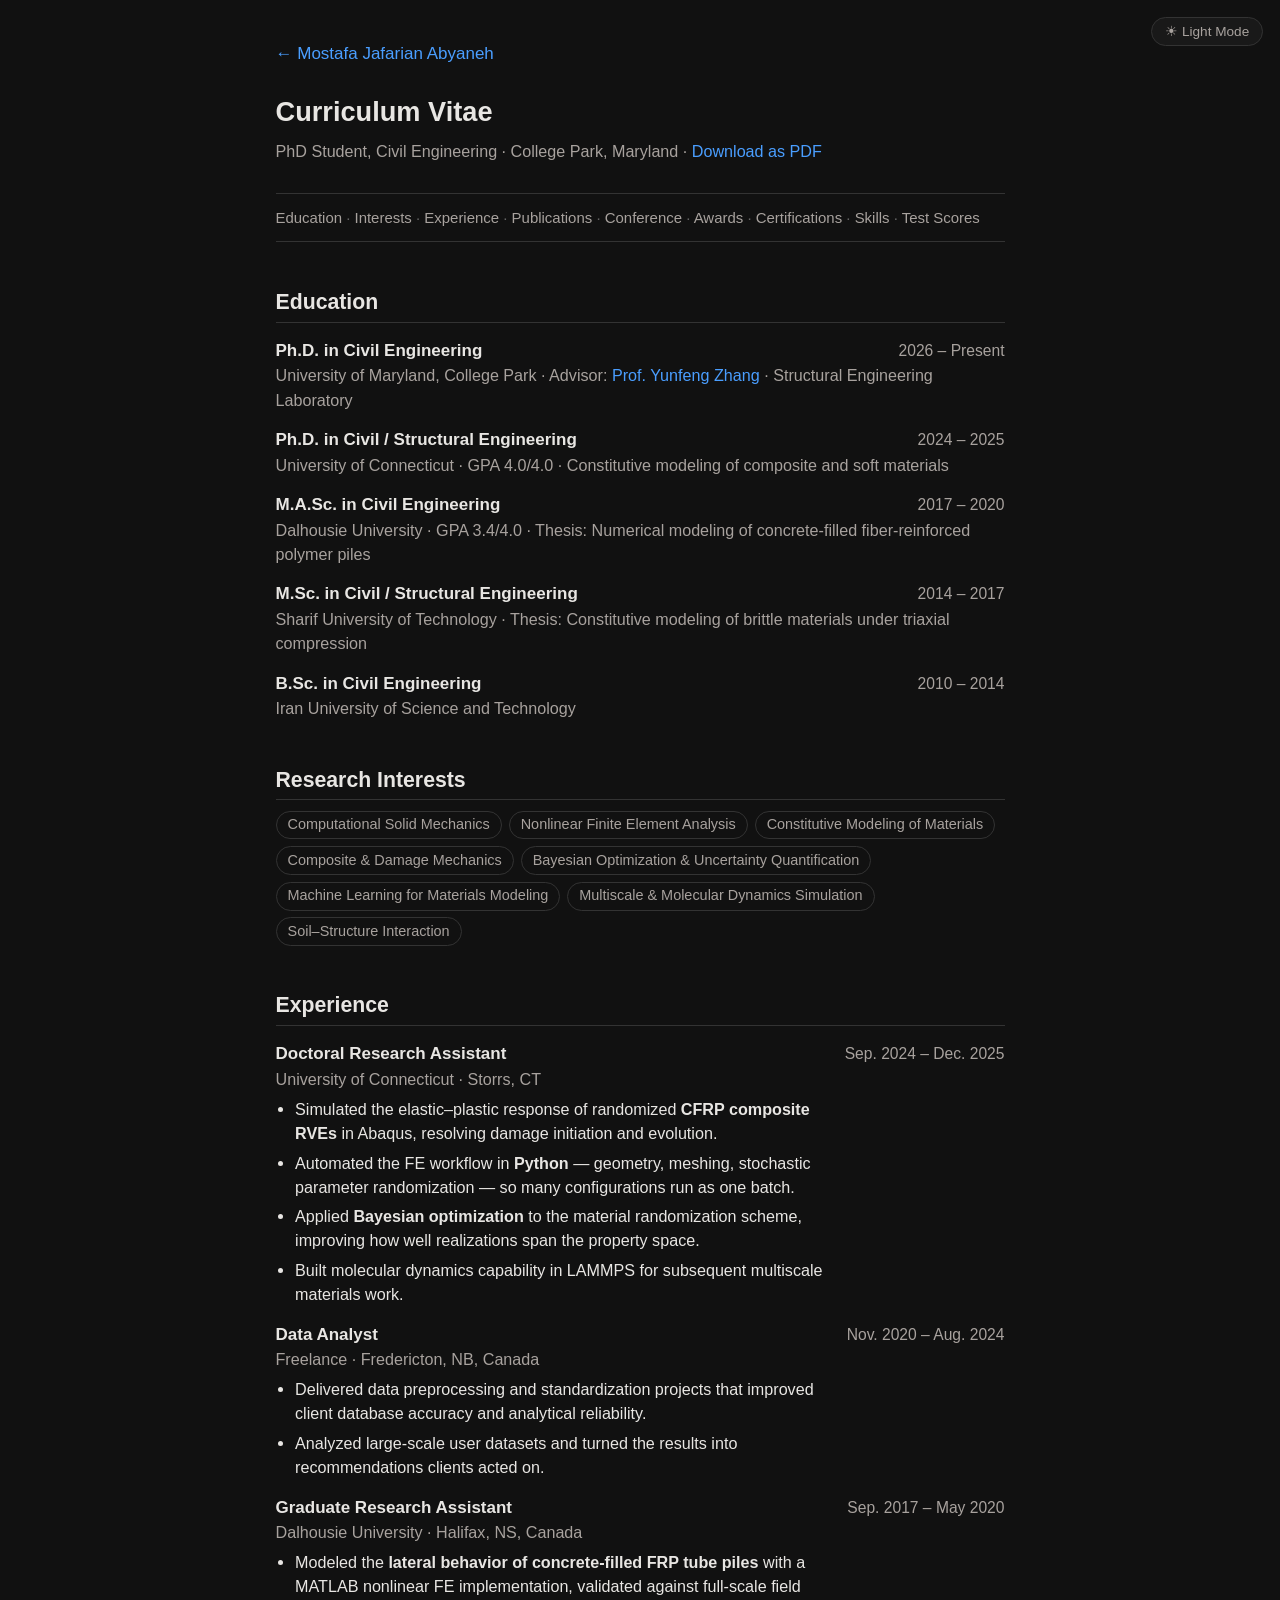
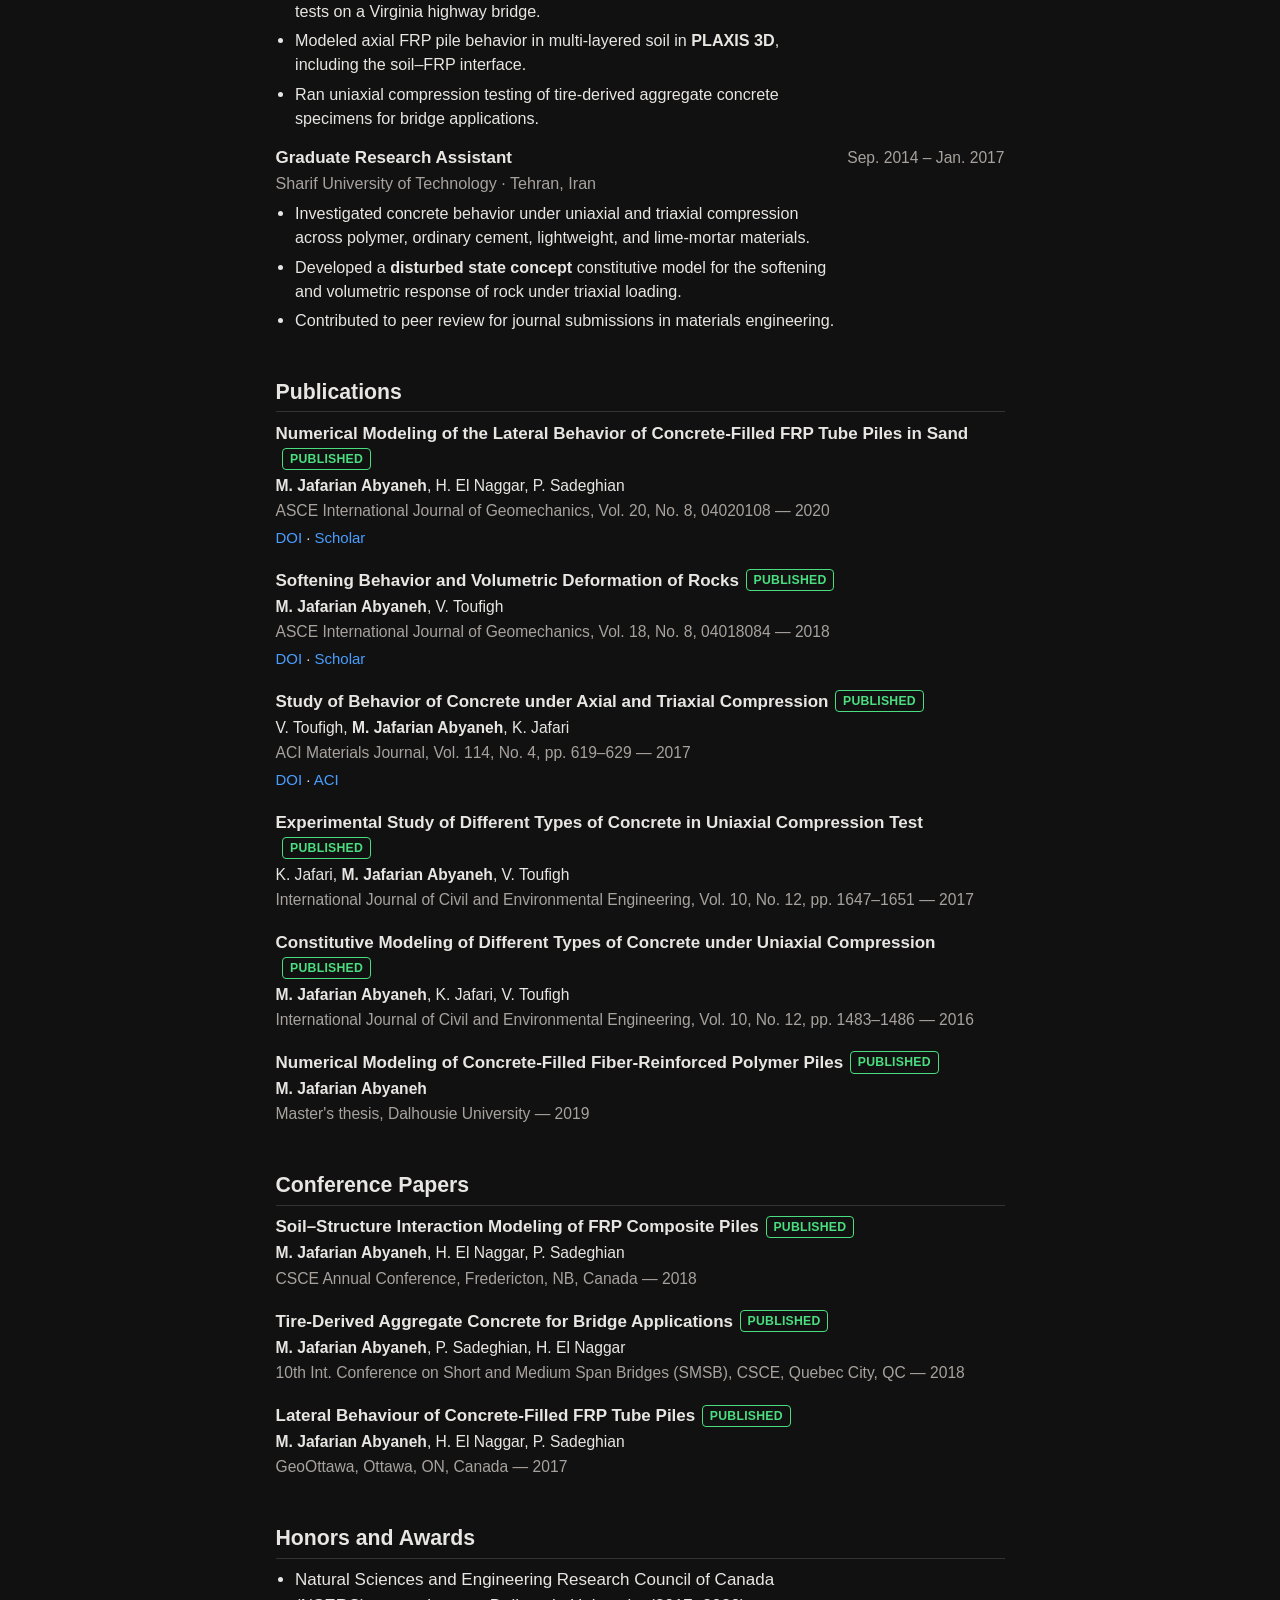
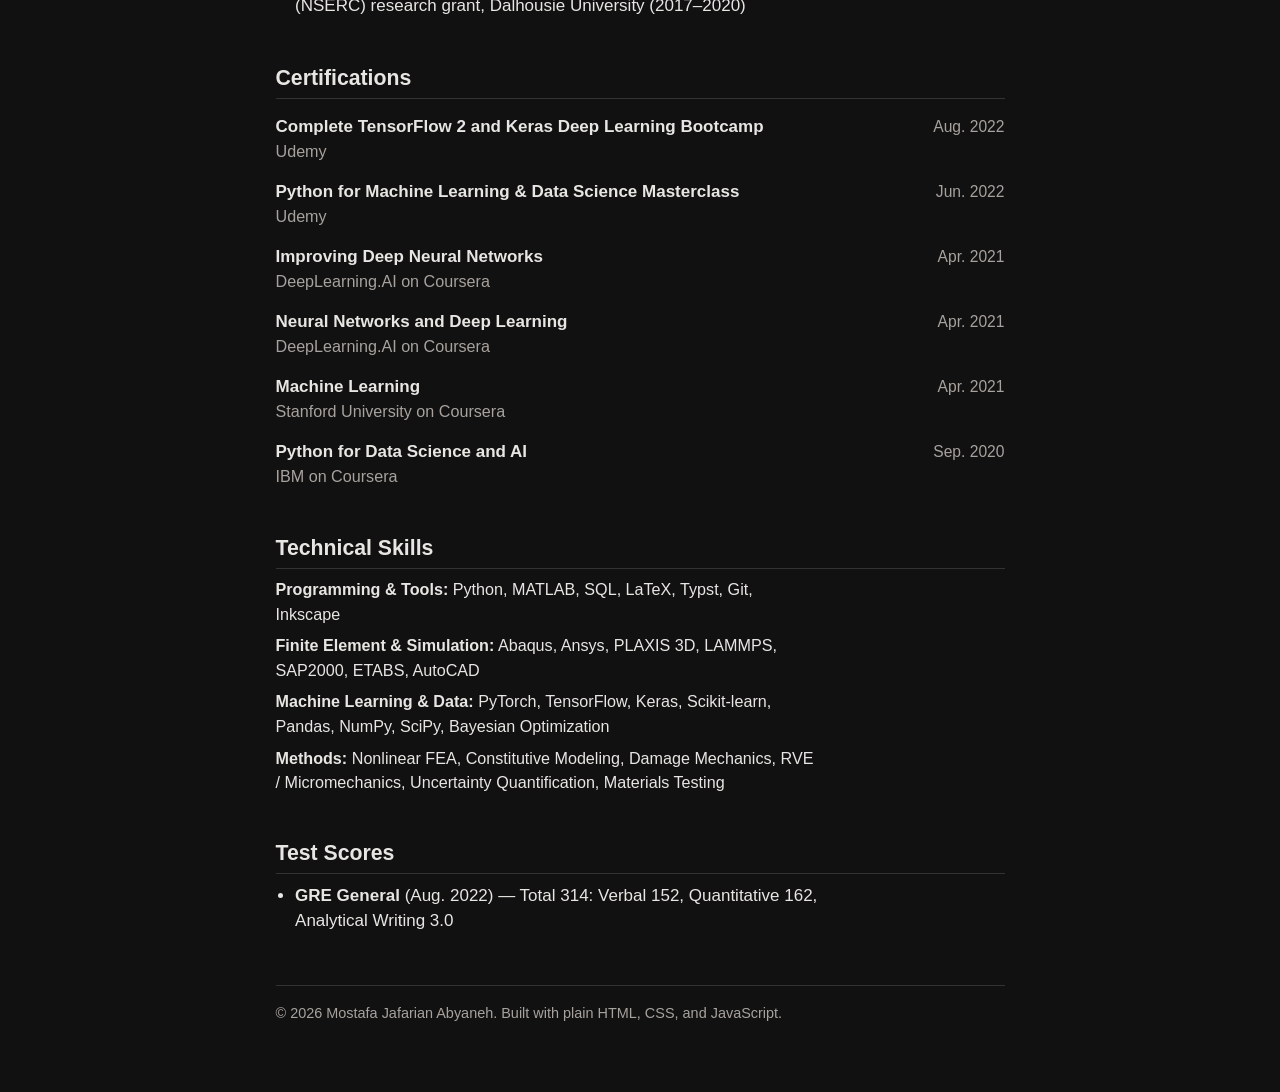
==== cv/index.html @ 07177d27 "Initial site Personal academic website: homepage, full CV page, and the CV and resume PDFs. Content " ====
<!doctype html>
<html lang="en">
  <head>
    <meta charset="UTF-8" />
    <meta name="viewport" content="width=device-width, initial-scale=1.0" />

    <title>CV — Mostafa Jafarian Abyaneh</title>
    <meta name="description" content="Full curriculum vitae of Mostafa Jafarian Abyaneh: education, research experience, publications, conference papers, certifications, awards and technical skills." />
    <meta name="author" content="Mostafa Jafarian Abyaneh" />
    <meta name="robots" content="index, follow, max-image-preview:large" />
    <link rel="canonical" href="https://mostafa-aby.github.io/cv/" />


    <meta property="og:type" content="website" />
    <meta property="og:site_name" content="Mostafa Jafarian Abyaneh" />
    <meta property="og:title" content="CV — Mostafa Jafarian Abyaneh" />
    <meta property="og:description" content="Full curriculum vitae of Mostafa Jafarian Abyaneh: education, research experience, publications, conference papers, certifications, awards and technical skills." />
    <meta property="og:url" content="https://mostafa-aby.github.io/cv/" />
    <meta property="og:image" content="https://mostafa-aby.github.io/assets/profile.jpg" />
    <meta name="twitter:card" content="summary" />
    <meta name="twitter:title" content="CV — Mostafa Jafarian Abyaneh" />
    <meta name="twitter:description" content="Full curriculum vitae of Mostafa Jafarian Abyaneh: education, research experience, publications, conference papers, certifications, awards and technical skills." />
    <meta name="twitter:image" content="https://mostafa-aby.github.io/assets/profile.jpg" />

    <link rel="icon" href="data:image/svg+xml,<svg xmlns='http://www.w3.org/2000/svg' viewBox='0 0 100 100'><text y='.9em' font-size='90'>🏗️</text></svg>" />
    <link rel="stylesheet" href="../assets/style.css?v=eccea568" />

    <script type="application/ld+json">
{
  "@context": "https://schema.org",
  "@type": "Person",
  "name": "Mostafa Jafarian Abyaneh",
  "alternateName": [
    "Mostafa Jafarian Abyaneh",
    "M. Jafarian Abyaneh",
    "M. J. Abyaneh"
  ],
  "url": "https://mostafa-aby.github.io/",
  "image": "https://mostafa-aby.github.io/assets/profile.jpg",
  "jobTitle": "PhD Student, Civil Engineering",
  "homeLocation": {
    "@type": "Place",
    "name": "College Park, Maryland"
  },
  "description": "I am a PhD student in Civil Engineering at the University of Maryland, College Park, working with Prof. Yunfeng Zhang in the Structural Engineering Laboratory. Before Maryland I spent a year of doctoral research at the University of Connecticut, and earned master's degrees at Dalhousie University and the Sharif University of Technology.",
  "affiliation": {
    "@type": "CollegeOrUniversity",
    "name": "University of Maryland, College Park",
    "url": "https://www.umd.edu/"
  },
  "alumniOf": [
    {
      "@type": "CollegeOrUniversity",
      "name": "University of Connecticut"
    },
    {
      "@type": "CollegeOrUniversity",
      "name": "Dalhousie University"
    },
    {
      "@type": "CollegeOrUniversity",
      "name": "Sharif University of Technology"
    },
    {
      "@type": "CollegeOrUniversity",
      "name": "Iran University of Science and Technology"
    }
  ],
  "knowsAbout": [
    "Computational Solid Mechanics",
    "Nonlinear Finite Element Analysis",
    "Constitutive Modeling of Materials",
    "Composite & Damage Mechanics",
    "Bayesian Optimization & Uncertainty Quantification",
    "Machine Learning for Materials Modeling",
    "Multiscale & Molecular Dynamics Simulation",
    "Soil–Structure Interaction"
  ],
  "sameAs": [
    "https://scholar.google.com/citations?user=bxRWCD4AAAAJ&hl=en",
    "https://github.com/mostafa-aby",
    "https://linkedin.com/in/mostafa-aby"
  ]
}
    </script>

    <script>
      // Apply the saved theme before first paint, so the page never flashes.
      (function () {
        try {
          var t = localStorage.getItem("theme");
          if (t === "light" || t === "dark")
            document.documentElement.setAttribute("data-theme", t);
        } catch (e) {}
      })();
    </script>
  </head>

  <body>
    <button id="theme-toggle" type="button">
      <span class="when-dark">&#9728;&#65038; Light Mode</span>
      <span class="when-light">&#9789; Dark Mode</span>
    </button>
    <main class="container">

    <header class="cvhead">
      <p class="paper-back"><a href="../">&larr; Mostafa Jafarian Abyaneh</a></p>
      <h1>Curriculum Vitae</h1>
      <p class="muted">PhD Student, Civil Engineering &middot; College Park, Maryland &middot; <a href="../assets/cv.pdf">Download as PDF</a></p>
    </header>
<nav class="sectionnav" aria-label="Sections"><a href="#education">Education</a><span class="sep"> &middot; </span><a href="#interests">Interests</a><span class="sep"> &middot; </span><a href="#experience">Experience</a><span class="sep"> &middot; </span><a href="#publications">Publications</a><span class="sep"> &middot; </span><a href="#conference">Conference</a><span class="sep"> &middot; </span><a href="#awards">Awards</a><span class="sep"> &middot; </span><a href="#certifications">Certifications</a><span class="sep"> &middot; </span><a href="#skills">Skills</a><span class="sep"> &middot; </span><a href="#test-scores">Test Scores</a></nav>
<section id="education"><h2>Education</h2>
      <div class="entry">
        <div class="entry-head">
          <span class="entry-role">Ph.D. in Civil Engineering</span>
          <span class="entry-when">2026 – Present</span>
        </div>
        <div class="entry-org">University of Maryland, College Park &middot; Advisor: <a href="https://cee.umd.edu/clark/faculty/303/Yunfeng-Zhang" target="_blank" rel="noopener">Prof. Yunfeng Zhang</a> · Structural Engineering Laboratory</div>
      </div>
      <div class="entry">
        <div class="entry-head">
          <span class="entry-role">Ph.D. in Civil / Structural Engineering</span>
          <span class="entry-when">2024 – 2025</span>
        </div>
        <div class="entry-org">University of Connecticut &middot; GPA 4.0/4.0 · Constitutive modeling of composite and soft materials</div>
      </div>
      <div class="entry">
        <div class="entry-head">
          <span class="entry-role">M.A.Sc. in Civil Engineering</span>
          <span class="entry-when">2017 – 2020</span>
        </div>
        <div class="entry-org">Dalhousie University &middot; GPA 3.4/4.0 · Thesis: Numerical modeling of concrete-filled fiber-reinforced polymer piles</div>
      </div>
      <div class="entry">
        <div class="entry-head">
          <span class="entry-role">M.Sc. in Civil / Structural Engineering</span>
          <span class="entry-when">2014 – 2017</span>
        </div>
        <div class="entry-org">Sharif University of Technology &middot; Thesis: Constitutive modeling of brittle materials under triaxial compression</div>
      </div>
      <div class="entry">
        <div class="entry-head">
          <span class="entry-role">B.Sc. in Civil Engineering</span>
          <span class="entry-when">2010 – 2014</span>
        </div>
        <div class="entry-org">Iran University of Science and Technology</div>
      </div></section>
<section id="interests"><h2>Research Interests</h2><div class="tags"><span class="tag">Computational Solid Mechanics</span><span class="tag">Nonlinear Finite Element Analysis</span><span class="tag">Constitutive Modeling of Materials</span><span class="tag">Composite &amp; Damage Mechanics</span><span class="tag">Bayesian Optimization &amp; Uncertainty Quantification</span><span class="tag">Machine Learning for Materials Modeling</span><span class="tag">Multiscale &amp; Molecular Dynamics Simulation</span><span class="tag">Soil&ndash;Structure Interaction</span></div></section>
<section id="experience"><h2>Experience</h2>
      <div class="entry">
        <div class="entry-head">
          <span class="entry-role">Doctoral Research Assistant</span>
          <span class="entry-when">Sep. 2024 – Dec. 2025</span>
        </div>
        <div class="entry-org">University of Connecticut &middot; Storrs, CT</div>
        <ul><li>Simulated the elastic–plastic response of randomized <strong>CFRP composite RVEs</strong> in Abaqus, resolving damage initiation and evolution.</li><li>Automated the FE workflow in <strong>Python</strong> — geometry, meshing, stochastic parameter randomization — so many configurations run as one batch.</li><li>Applied <strong>Bayesian optimization</strong> to the material randomization scheme, improving how well realizations span the property space.</li><li>Built molecular dynamics capability in LAMMPS for subsequent multiscale materials work.</li></ul>
      </div>
      <div class="entry">
        <div class="entry-head">
          <span class="entry-role">Data Analyst</span>
          <span class="entry-when">Nov. 2020 – Aug. 2024</span>
        </div>
        <div class="entry-org">Freelance &middot; Fredericton, NB, Canada</div>
        <ul><li>Delivered data preprocessing and standardization projects that improved client database accuracy and analytical reliability.</li><li>Analyzed large-scale user datasets and turned the results into recommendations clients acted on.</li></ul>
      </div>
      <div class="entry">
        <div class="entry-head">
          <span class="entry-role">Graduate Research Assistant</span>
          <span class="entry-when">Sep. 2017 – May 2020</span>
        </div>
        <div class="entry-org">Dalhousie University &middot; Halifax, NS, Canada</div>
        <ul><li>Modeled the <strong>lateral behavior of concrete-filled FRP tube piles</strong> with a MATLAB nonlinear FE implementation, validated against full-scale field tests on a Virginia highway bridge.</li><li>Modeled axial FRP pile behavior in multi-layered soil in <strong>PLAXIS 3D</strong>, including the soil–FRP interface.</li><li>Ran uniaxial compression testing of tire-derived aggregate concrete specimens for bridge applications.</li></ul>
      </div>
      <div class="entry">
        <div class="entry-head">
          <span class="entry-role">Graduate Research Assistant</span>
          <span class="entry-when">Sep. 2014 – Jan. 2017</span>
        </div>
        <div class="entry-org">Sharif University of Technology &middot; Tehran, Iran</div>
        <ul><li>Investigated concrete behavior under uniaxial and triaxial compression across polymer, ordinary cement, lightweight, and lime-mortar materials.</li><li>Developed a <strong>disturbed state concept</strong> constitutive model for the softening and volumetric response of rock under triaxial loading.</li><li>Contributed to peer review for journal submissions in materials engineering.</li></ul>
      </div></section>
<section id="publications"><h2>Publications</h2><ul class="pubs">
        <li>
          <div class="pub-title"><a href="https://doi.org/10.1061/(ASCE)GM.1943-5622.0001725" target="_blank" rel="noopener noreferrer">Numerical Modeling of the Lateral Behavior of Concrete-Filled FRP Tube Piles in Sand</a><span class="badge badge-published">Published</span></div>
          <div class="pub-authors"><strong>M. Jafarian Abyaneh</strong>, H. El Naggar, P. Sadeghian</div>
          <div class="pub-venue">ASCE International Journal of Geomechanics, Vol. 20, No. 8, 04020108 — 2020</div>
          <div class="pub-links"><a href="https://doi.org/10.1061/(ASCE)GM.1943-5622.0001725" target="_blank" rel="noopener noreferrer">DOI</a><span class="sep"> &middot; </span><a href="https://scholar.google.com/citations?user=bxRWCD4AAAAJ&hl=en" target="_blank" rel="noopener noreferrer">Scholar</a></div>
        </li>
        <li>
          <div class="pub-title"><a href="https://doi.org/10.1061/(ASCE)GM.1943-5622.0001200" target="_blank" rel="noopener noreferrer">Softening Behavior and Volumetric Deformation of Rocks</a><span class="badge badge-published">Published</span></div>
          <div class="pub-authors"><strong>M. Jafarian Abyaneh</strong>, V. Toufigh</div>
          <div class="pub-venue">ASCE International Journal of Geomechanics, Vol. 18, No. 8, 04018084 — 2018</div>
          <div class="pub-links"><a href="https://doi.org/10.1061/(ASCE)GM.1943-5622.0001200" target="_blank" rel="noopener noreferrer">DOI</a><span class="sep"> &middot; </span><a href="https://scholar.google.com/citations?user=bxRWCD4AAAAJ&hl=en" target="_blank" rel="noopener noreferrer">Scholar</a></div>
        </li>
        <li>
          <div class="pub-title"><a href="https://doi.org/10.14359/51689716" target="_blank" rel="noopener noreferrer">Study of Behavior of Concrete under Axial and Triaxial Compression</a><span class="badge badge-published">Published</span></div>
          <div class="pub-authors">V. Toufigh, <strong>M. Jafarian Abyaneh</strong>, K. Jafari</div>
          <div class="pub-venue">ACI Materials Journal, Vol. 114, No. 4, pp. 619–629 — 2017</div>
          <div class="pub-links"><a href="https://doi.org/10.14359/51689716" target="_blank" rel="noopener noreferrer">DOI</a><span class="sep"> &middot; </span><a href="https://www.concrete.org/publications/internationalconcreteabstractsportal.aspx?m=details&i=51689716" target="_blank" rel="noopener noreferrer">ACI</a></div>
        </li>
        <li>
          <div class="pub-title">Experimental Study of Different Types of Concrete in Uniaxial Compression Test<span class="badge badge-published">Published</span></div>
          <div class="pub-authors">K. Jafari, <strong>M. Jafarian Abyaneh</strong>, V. Toufigh</div>
          <div class="pub-venue">International Journal of Civil and Environmental Engineering, Vol. 10, No. 12, pp. 1647–1651 — 2017</div>
          
        </li>
        <li>
          <div class="pub-title">Constitutive Modeling of Different Types of Concrete under Uniaxial Compression<span class="badge badge-published">Published</span></div>
          <div class="pub-authors"><strong>M. Jafarian Abyaneh</strong>, K. Jafari, V. Toufigh</div>
          <div class="pub-venue">International Journal of Civil and Environmental Engineering, Vol. 10, No. 12, pp. 1483–1486 — 2016</div>
          
        </li>
        <li>
          <div class="pub-title">Numerical Modeling of Concrete-Filled Fiber-Reinforced Polymer Piles<span class="badge badge-published">Published</span></div>
          <div class="pub-authors"><strong>M. Jafarian Abyaneh</strong></div>
          <div class="pub-venue">Master's thesis, Dalhousie University — 2019</div>
          
        </li></ul></section>
<section id="conference"><h2>Conference Papers</h2><ul class="pubs">
        <li>
          <div class="pub-title">Soil–Structure Interaction Modeling of FRP Composite Piles<span class="badge badge-published">Published</span></div>
          <div class="pub-authors"><strong>M. Jafarian Abyaneh</strong>, H. El Naggar, P. Sadeghian</div>
          <div class="pub-venue">CSCE Annual Conference, Fredericton, NB, Canada — 2018</div>
          
        </li>
        <li>
          <div class="pub-title">Tire-Derived Aggregate Concrete for Bridge Applications<span class="badge badge-published">Published</span></div>
          <div class="pub-authors"><strong>M. Jafarian Abyaneh</strong>, P. Sadeghian, H. El Naggar</div>
          <div class="pub-venue">10th Int. Conference on Short and Medium Span Bridges (SMSB), CSCE, Quebec City, QC — 2018</div>
          
        </li>
        <li>
          <div class="pub-title">Lateral Behaviour of Concrete-Filled FRP Tube Piles<span class="badge badge-published">Published</span></div>
          <div class="pub-authors"><strong>M. Jafarian Abyaneh</strong>, H. El Naggar, P. Sadeghian</div>
          <div class="pub-venue">GeoOttawa, Ottawa, ON, Canada — 2017</div>
          
        </li></ul></section>
<section id="awards"><h2>Honors and Awards</h2><ul><li>Natural Sciences and Engineering Research Council of Canada (NSERC) research grant, Dalhousie University (2017–2020)</li></ul></section>
<section id="certifications"><h2>Certifications</h2>
      <div class="entry">
        <div class="entry-head">
          <span class="entry-role">Complete TensorFlow 2 and Keras Deep Learning Bootcamp</span>
          <span class="entry-when">Aug. 2022</span>
        </div>
        <div class="entry-org">Udemy</div>
      </div>
      <div class="entry">
        <div class="entry-head">
          <span class="entry-role">Python for Machine Learning &amp; Data Science Masterclass</span>
          <span class="entry-when">Jun. 2022</span>
        </div>
        <div class="entry-org">Udemy</div>
      </div>
      <div class="entry">
        <div class="entry-head">
          <span class="entry-role">Improving Deep Neural Networks</span>
          <span class="entry-when">Apr. 2021</span>
        </div>
        <div class="entry-org">DeepLearning.AI on Coursera</div>
      </div>
      <div class="entry">
        <div class="entry-head">
          <span class="entry-role">Neural Networks and Deep Learning</span>
          <span class="entry-when">Apr. 2021</span>
        </div>
        <div class="entry-org">DeepLearning.AI on Coursera</div>
      </div>
      <div class="entry">
        <div class="entry-head">
          <span class="entry-role">Machine Learning</span>
          <span class="entry-when">Apr. 2021</span>
        </div>
        <div class="entry-org">Stanford University on Coursera</div>
      </div>
      <div class="entry">
        <div class="entry-head">
          <span class="entry-role">Python for Data Science and AI</span>
          <span class="entry-when">Sep. 2020</span>
        </div>
        <div class="entry-org">IBM on Coursera</div>
      </div></section>
<section id="skills"><h2>Technical Skills</h2><div class="skill-row"><span class="skill-group">Programming &amp; Tools:</span> Python, MATLAB, SQL, LaTeX, Typst, Git, Inkscape</div><div class="skill-row"><span class="skill-group">Finite Element &amp; Simulation:</span> Abaqus, Ansys, PLAXIS 3D, LAMMPS, SAP2000, ETABS, AutoCAD</div><div class="skill-row"><span class="skill-group">Machine Learning &amp; Data:</span> PyTorch, TensorFlow, Keras, Scikit-learn, Pandas, NumPy, SciPy, Bayesian Optimization</div><div class="skill-row"><span class="skill-group">Methods:</span> Nonlinear FEA, Constitutive Modeling, Damage Mechanics, RVE / Micromechanics, Uncertainty Quantification, Materials Testing</div></section>
<section id="test-scores"><h2>Test Scores</h2><ul><li><strong>GRE General</strong> (Aug. 2022) — Total 314: Verbal 152, Quantitative 162, Analytical Writing 3.0</li></ul></section>
<footer>&copy; 2026 Mostafa Jafarian Abyaneh. Built with plain HTML, CSS, and JavaScript.</footer>
    </main>
    <script src="../assets/site.js?v=24590b5b"></script>
  </body>
</html>
---- assets/style.css ----
/* ============================================================
   Palette. Change the accent in one place: --link.
   ============================================================ */
/* Dark is the default for everyone. The toggle switches to light and the
   choice is remembered.

   To follow the visitor's OS setting instead, wrap the light block below in
   @media (prefers-color-scheme: light) and change its selector to
   :root:not([data-theme="dark"]). */
:root {
  --bg:      #111111;
  --text:    #e8e6e3;
  --muted:   #a8a29e;
  --rule:    #333333;
  --link:    #4a9eff;
  --sep:     #666666;
  --card:    #191919;

  color-scheme: dark;
  font-synthesis: none;
  text-rendering: optimizeLegibility;
  -webkit-font-smoothing: antialiased;
  -moz-osx-font-smoothing: grayscale;
  font-family: -apple-system, BlinkMacSystemFont, "Segoe UI", Helvetica, Arial, sans-serif;
  font-size: 17px;
  font-weight: 400;
  line-height: 1.5;
}

/* Light, applied only when the visitor picks it.
   Contrast against #ffffff, WCAG AA needs 4.5:1 for body text:
     text  #1c1917  16.9:1   muted #6b6560  5.3:1   link #1a56c4  6.4:1  */
:root[data-theme="light"] {
  --bg:      #ffffff;
  --text:    #1c1917;
  --muted:   #6b6560;
  --rule:    #e4e2df;
  --link:    #1a56c4;
  --sep:     #a8a29e;
  --card:    #f7f6f4;
  color-scheme: light;
}

* { box-sizing: border-box; }

html, body { width: 100%; }

body {
  margin: 0;
  color: var(--text);
  background-color: var(--bg);
  transition: background-color .15s ease, color .15s ease;
}

.container {
  max-width: 780px;
  width: 100%;
  margin: 0 auto;
  padding: 2rem 1.5rem 4rem;
}

/* Reading measure. The 780px column is right for structure — publication
   entries, news with its date gutter, roles with right-aligned dates. But
   at 17px that column runs ~100 characters per line, and comfortable prose
   is 65–75. So running text gets its own narrower measure while the page
   keeps its width. */
:root { --measure: 32rem; }   /* rem, so it is the same width everywhere */

.abstract p,
.entry ul li,
section > ul:not(.pubs):not(.news):not(.repos) li,
.skill-row {
  max-width: var(--measure);
}

/* ---------- Typography ---------- */
a { color: var(--link); text-decoration: none; }
a:hover { text-decoration: underline; }

h1, h2, h3, h4 { color: var(--text); font-weight: 700; }

h2 {
  font-size: 1.25rem;
  border-bottom: 1px solid var(--rule);
  margin-top: 2.6rem;
  margin-bottom: .5rem;
  padding-bottom: 3px;
}

p { margin: .4rem 0; }

.muted { color: var(--muted); }

/* ---------- Header ---------- */
header.masthead {
  display: flex;
  gap: 2rem;
  align-items: flex-start;
  flex-wrap: wrap;
}

header.masthead img.avatar {
  width: 240px;
  height: 360px;         /* 2:3, the source photo's own ratio */
  object-fit: cover;
  object-position: 50% 22%;
  border-radius: 8px;
  flex-shrink: 0;
}

header.masthead .identity { flex: 1 1 300px; }

header.masthead h1 {
  margin: 0 0 4px 0;
  font-size: 1.75rem;
  line-height: 1.25;
}

.subtitle { color: var(--muted); margin-bottom: .75rem; }

.linkrow { margin-top: .9rem; font-size: .95rem; }
.linkrow .sep { color: var(--sep); }

/* ---------- Section jump nav ----------
   Deliberately muted: this row is a map of the page, not part of the content.
   The masthead's links sit directly above it in the accent color, so two rows
   of dot-separated links never read as the same kind of thing. */
.sectionnav {
  margin-top: 1.75rem;
  padding: .55rem 0;
  border-top: 1px solid var(--rule);
  border-bottom: 1px solid var(--rule);
  font-size: .88rem;
  line-height: 1.9;
}
.sectionnav a { color: var(--muted); }
.sectionnav a:hover { color: var(--link); }
.sectionnav .sep { color: var(--sep); }

/* Jumping to a section should not park its heading flush against the edge. */
section[id] { scroll-margin-top: 1rem; }
html { scroll-behavior: smooth; }
@media (prefers-reduced-motion: reduce) { html { scroll-behavior: auto; } }

/* ---------- Theme toggle ----------
   The button carries BOTH labels; CSS shows whichever matches the current
   theme. That way the right words are on screen before any JavaScript runs,
   so the label can never flash the wrong state. The text names what you will
   GET if you click, not what you are looking at now. */
#theme-toggle {
  position: fixed;
  top: 1rem;
  right: 1rem;
  z-index: 10;
  display: inline-flex;
  align-items: center;
  gap: .4rem;
  padding: .4rem .75rem;
  border: 1px solid var(--rule);
  border-radius: 999px;
  background: var(--card);
  color: var(--muted);
  font-family: inherit;
  font-size: .8rem;
  font-weight: 500;
  line-height: 1;
  white-space: nowrap;
  cursor: pointer;
  transition: color .15s ease, border-color .15s ease, background-color .15s ease;
}
#theme-toggle:hover { color: var(--text); border-color: var(--sep); }
#theme-toggle:focus-visible { outline: 2px solid var(--link); outline-offset: 2px; }

/* Default (dark) shows the "go light" label; light shows the "go dark" one. */
#theme-toggle .when-light { display: none; }
:root[data-theme="light"] #theme-toggle .when-dark { display: none; }
:root[data-theme="light"] #theme-toggle .when-light { display: inline; }

/* ---------- Generic lists ---------- */
ul { padding-left: 1.15rem; margin: .5rem 0; }
li { margin: .3rem 0; }

ul.plain { list-style: none; padding-left: 0; }

/* ---------- Interests as inline tags ---------- */
.tags { display: flex; flex-wrap: wrap; gap: .4rem; margin-top: .6rem; }
.tag {
  font-size: .85rem;
  color: var(--muted);
  border: 1px solid var(--rule);
  border-radius: 999px;
  padding: .15rem .65rem;
}

/* ---------- Publications ---------- */
ul.pubs { list-style: none; padding-left: 0; }
ul.pubs > li { margin: 0 0 1.1rem 0; }

.pub-title { font-weight: 600; }
.pub-title a { color: var(--text); }
.pub-title a:hover { color: var(--link); text-decoration: none; }

.pub-authors { font-size: .92rem; margin-top: .1rem; }
.pub-venue { color: var(--muted); font-size: .92rem; margin-top: .1rem; }
.pub-links { font-size: .88rem; margin-top: .25rem; }

.badge {
  display: inline-block;
  font-size: .72rem;
  font-weight: 600;
  letter-spacing: .02em;
  text-transform: uppercase;
  border-radius: 4px;
  padding: .05rem .4rem;
  margin-left: .4rem;
  vertical-align: 1.5px;
  border: 1px solid currentColor;
}
/* Bright inks on the dark default. Contrast against #111:
   green 9.7:1, amber 11.4:1, blue 6.3:1 — all well past AA. */
.badge-published { color: #4ade80; }
.badge-review    { color: #fbbf24; }
.badge-revision  { color: #fbbf24; }
.badge-preprint  { color: #60a5fa; }
.badge-prep      { color: var(--muted); }

/* Deep inks on white. Contrast: green 4.9:1, amber 4.6:1, blue 6.9:1. */
:root[data-theme="light"] .badge-published { color: #15803d; }
:root[data-theme="light"] .badge-review    { color: #92620a; }
:root[data-theme="light"] .badge-revision  { color: #92620a; }
:root[data-theme="light"] .badge-preprint  { color: #1d4ed8; }

/* ---------- Selected research ----------
   The only section with pictures, so it gets the only card-ish treatment on
   the page: a figure, a paragraph at reading measure, and links. */
.project { margin: 1.5rem 0 2rem; }
.project:first-of-type { margin-top: .75rem; }

.project h3,
.tool h3 {
  font-size: 1.05rem;
  margin: 0 0 .6rem;
  line-height: 1.35;
}


figure.fig { margin: .9rem 0 .7rem; }
figure.fig img {
  display: block;
  width: 100%;
  height: auto;
  border: 1px solid var(--rule);
  border-radius: 6px;
  background: var(--card);
}
figure.fig figcaption {
  color: var(--muted);
  font-size: .85rem;
  line-height: 1.45;
  margin-top: .4rem;
}

/* The hook is the one line that has to land; the bullets carry the detail.
   Both stay at reading width — a bullet that wraps stops being scannable. */
.project .hook {
  font-size: 1.02rem;
  margin: 0 0 .5rem;
}
ul.points {
  margin: .35rem 0 .2rem;
  padding-left: 1.15rem;
}
ul.points li {
  font-size: .95rem;
  margin: .25rem 0;
}

/* Headline numbers for work whose figures are not public yet. Text tokens
   only — a number is not a data series and gets no colour of its own. */
.stats {
  display: flex;
  flex-wrap: wrap;
  gap: .5rem;
  margin: .8rem 0 .2rem;
}
.stat {
  flex: 1 1 9rem;
  border: 1px solid var(--rule);
  border-radius: 6px;
  background: var(--card);
  padding: .55rem .75rem;
}
.stat-value { font-size: 1.25rem; font-weight: 600; line-height: 1.2; }
.stat-label { color: var(--muted); font-size: .82rem; margin-top: .15rem; }

/* A hairline between research entries. Sections already announce themselves
   with a ruled h2 — a second rule between them would make the page look like a
   spreadsheet — but two projects in a row are long blocks with nothing between
   them but air, and that is where a reader loses the boundary. */
.project + .project {
  border-top: 1px solid var(--rule);
  padding-top: 1.6rem;
}

/* The featured tool: the video is the argument, the text is the caption. */
.tool { margin: .75rem 0 1.6rem; }
.tool-note { font-size: .95rem; margin: .1rem 0 .15rem; }
/* Same hairline logic as the research entries: two demo blocks in a row need a
   boundary, the first one does not. */
.tool + .tool,
/* and the plain repo list is a peer block, so it gets the same boundary */
.tool + ul.repos { border-top: 1px solid var(--rule); padding-top: 1.6rem; }
.tool .hook { margin: .2rem 0 .15rem; }
video.demo {
  display: block;
  width: 100%;
  height: auto;
  border: 1px solid var(--rule);
  border-radius: 6px;
  background: var(--card);
}

/* ---------- Code ---------- */
ul.repos { list-style: none; padding-left: 0; }
ul.repos > li { margin: 0 0 .9rem 0; }

/* ---------- News ---------- */
ul.news { list-style: none; padding-left: 0; }
ul.news li {
  display: flex;
  gap: .75rem;
  align-items: baseline;
  margin: .45rem 0;
}
ul.news .when { color: var(--muted); flex: 0 0 92px; font-size: .92rem; }
ul.news .what { flex: 1; }

/* ---------- Experience / Education ---------- */
.entry { margin: .9rem 0; }
.entry-head {
  display: flex;
  justify-content: space-between;
  gap: 1rem;
  flex-wrap: wrap;
  align-items: baseline;
}
.entry-role { font-weight: 600; }
.entry-when { color: var(--muted); font-size: .92rem; white-space: nowrap; }
.entry-org { color: var(--muted); font-size: .95rem; }
.entry ul { margin-top: .35rem; }
.entry ul li { font-size: .95rem; }

/* ---------- Skills ---------- */
.skill-row { margin: .45rem 0; font-size: .95rem; }
.skill-row .skill-group { font-weight: 600; }

/* ---------- Paper detail page ----------
   A paper page is one block of prose, so the WHOLE article shares the
   reading measure — title, authors, venue, links and abstract all end at
   the same right edge. Capping only the abstract made it look narrower
   than the heading above it. */
.paper { max-width: var(--measure); }
.paper-back { margin-bottom: 1.5rem; }
.paper h1 { font-size: 1.5rem; margin: 0 0 .35rem; }
.paper .abstract p { margin: .8rem 0; }
.abstract-source { font-size: .85rem; margin-top: 1.25rem; }

/* ---------- CV page ---------- */
.cvhead { margin-bottom: 1.25rem; }
.cvhead h1 { font-size: 1.6rem; margin: 0 0 .25rem; }
.cvhead .muted { font-size: .95rem; }

/* The hand-off at the foot of the homepage. It is the one link on the page
   that has to be found, so it gets a rule above it and no company. */
p.cta {
  margin-top: 2.5rem;
  padding-top: 1.1rem;
  border-top: 1px solid var(--rule);
  font-size: 1rem;
}

/* In the jump nav, the only link that leaves the page is the only coloured one. */
.sectionnav .navcv { color: var(--link); }

/* ---------- Footer ---------- */
footer {
  margin-top: 3rem;
  padding-top: 1rem;
  border-top: 1px solid var(--rule);
  color: var(--muted);
  font-size: .85rem;
}

/* ---------- Small screens ---------- */
@media (max-width: 560px) {
  :root { font-size: 16px; }
  .container { padding: 1.5rem 1.15rem 3rem; }
  header.masthead { gap: 1.25rem; }
  header.masthead img.avatar { width: 130px; height: 195px; }
  ul.news li { flex-direction: column; gap: .1rem; }
  ul.news .when { flex: none; }
  .entry-head { gap: .2rem; }
}

/* ---------- Print: give them a clean paper version ---------- */
@media print {
  #theme-toggle { display: none; }
  body { background: #fff; color: #000; }
  a { color: #000; }
}
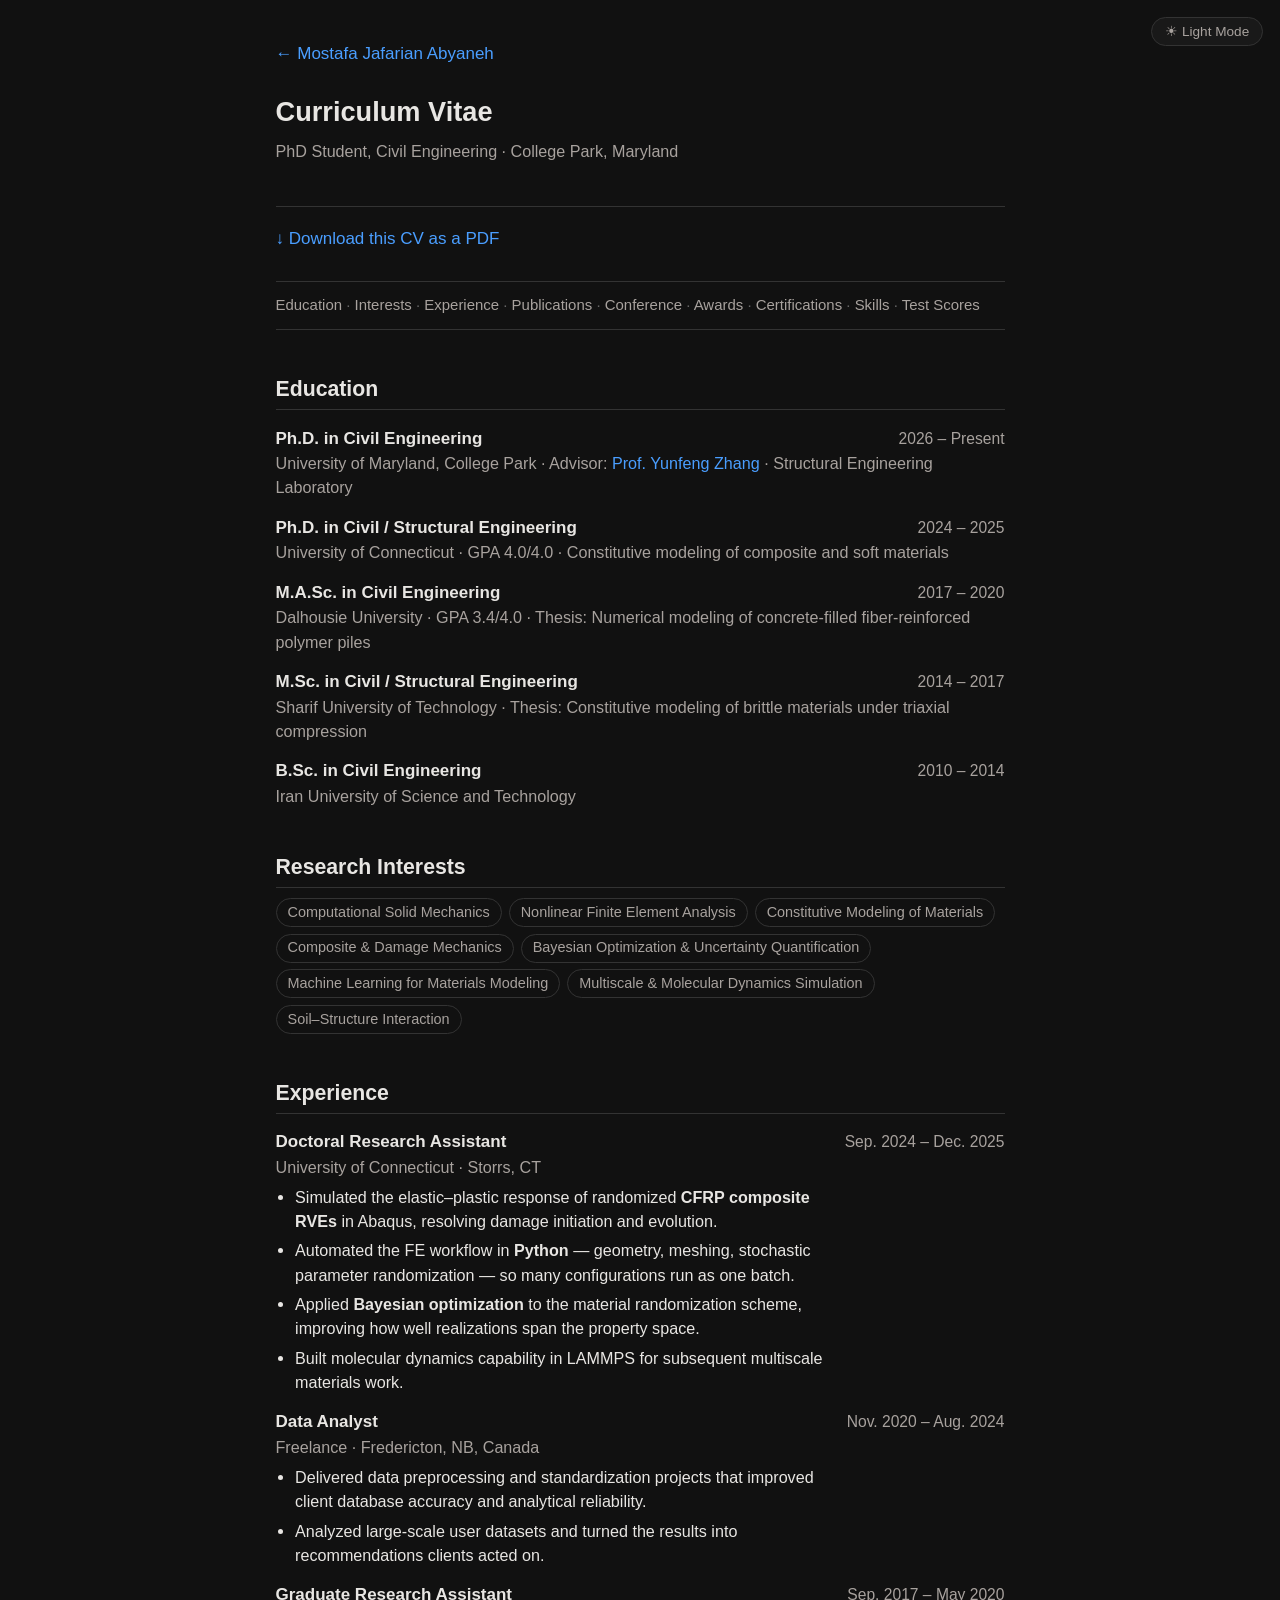
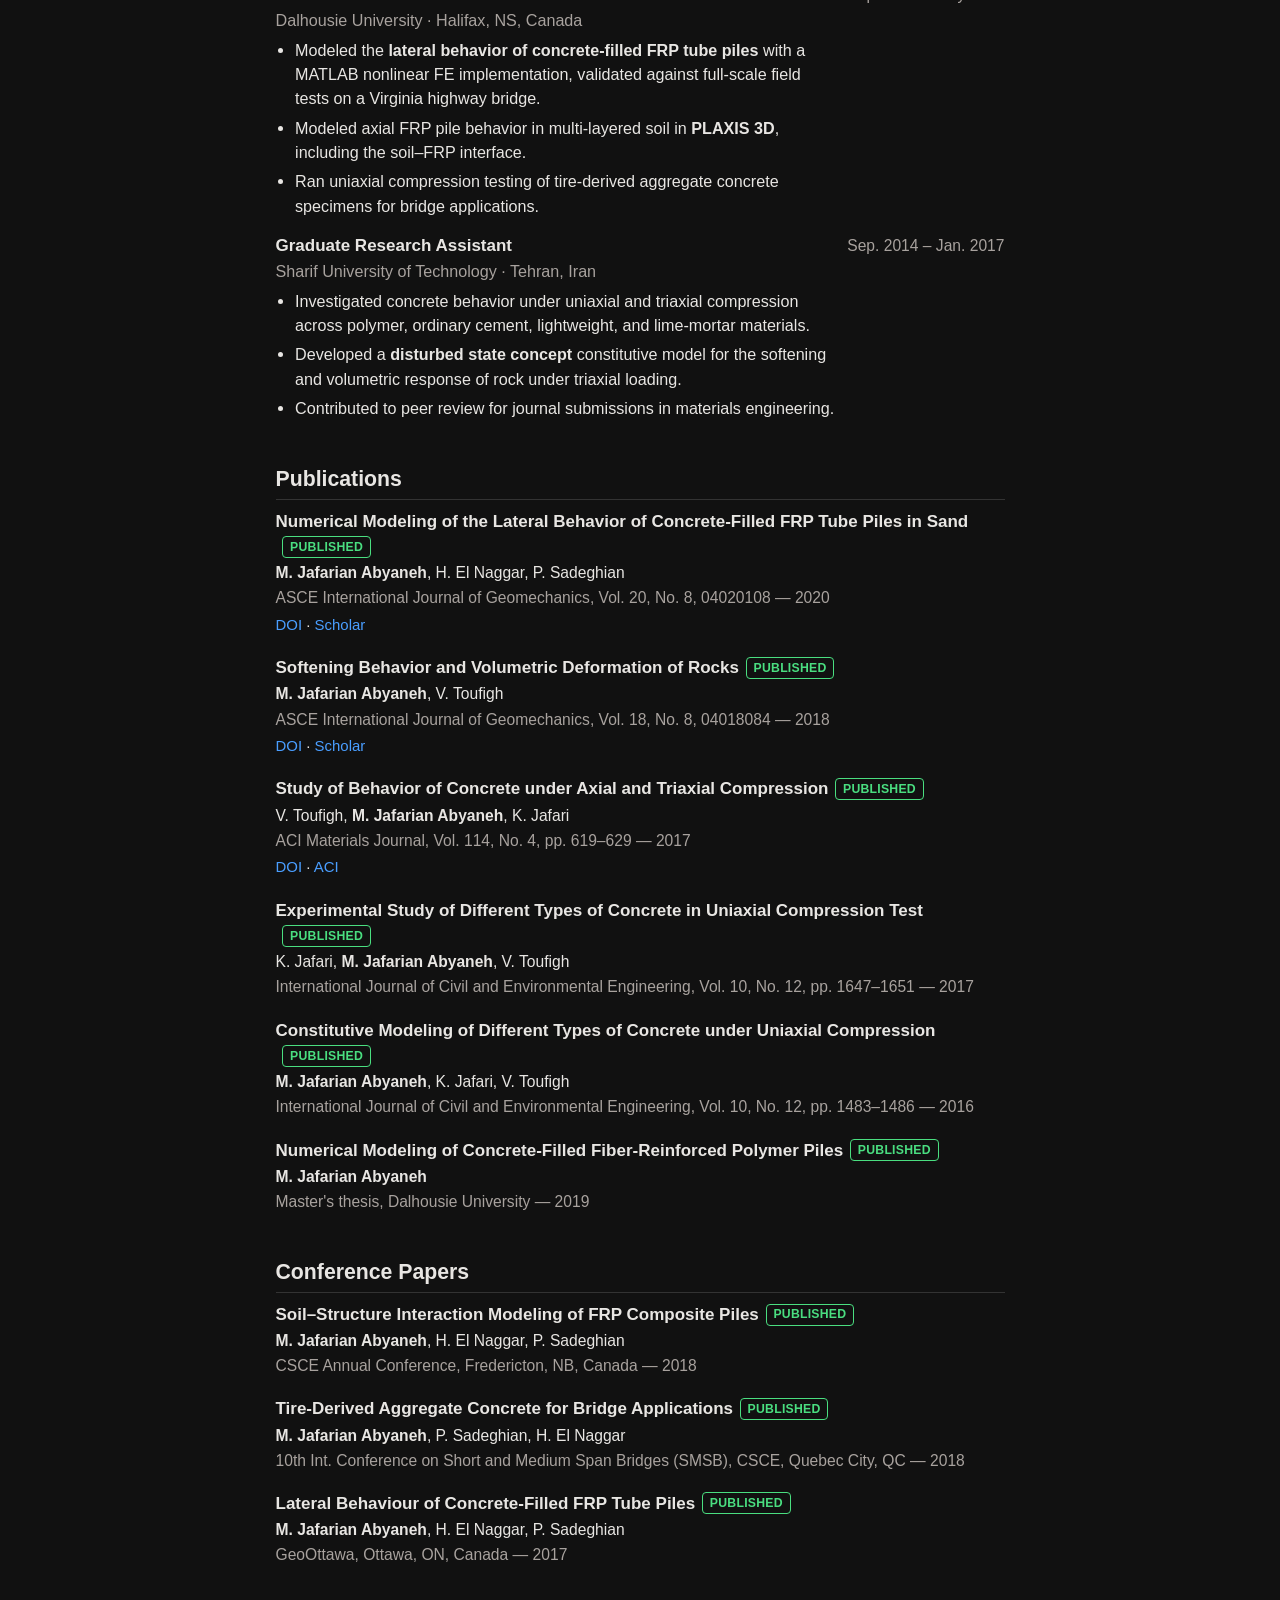
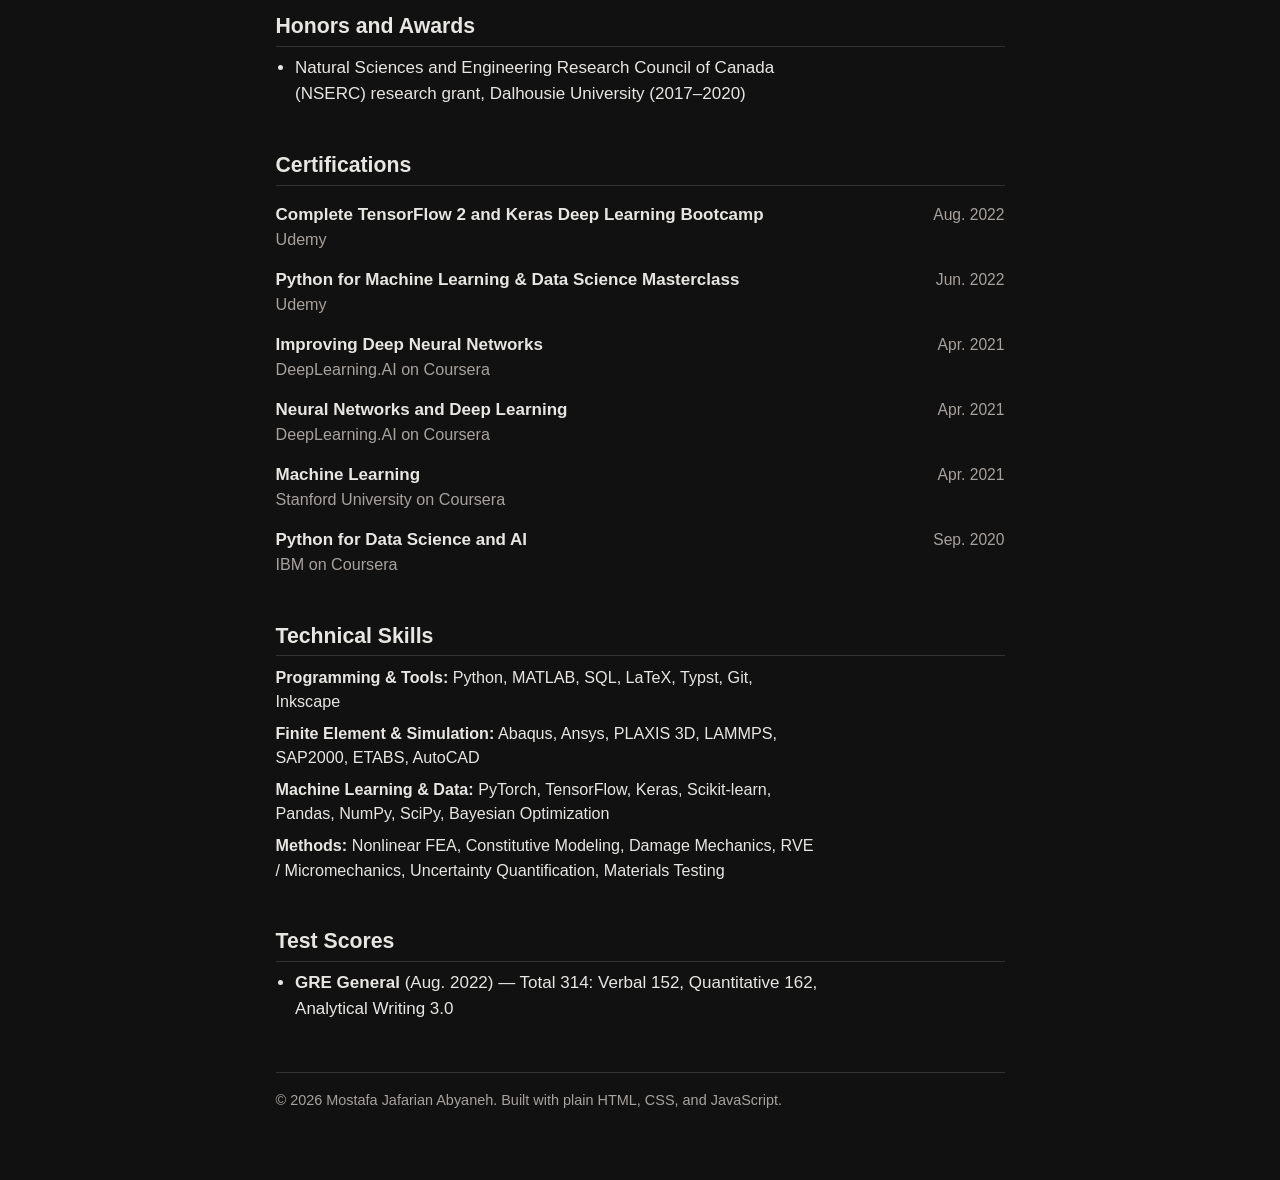
==== commit 76741667: "One CV link that gives you the CV; stop publishing the resume" ====
--- a/cv/index.html
+++ b/cv/index.html
@@ -4,21 +4,22 @@
     <meta charset="UTF-8" />
     <meta name="viewport" content="width=device-width, initial-scale=1.0" />
 
-    <title>CV — Mostafa Jafarian Abyaneh</title>
+    <title>CV — Mostafa Jafarian Abyaneh, University of Maryland</title>
     <meta name="description" content="Full curriculum vitae of Mostafa Jafarian Abyaneh: education, research experience, publications, conference papers, certifications, awards and technical skills." />
     <meta name="author" content="Mostafa Jafarian Abyaneh" />
     <meta name="robots" content="index, follow, max-image-preview:large" />
     <link rel="canonical" href="https://mostafa-aby.github.io/cv/" />
+    <meta name="google-site-verification" content="9kJ1f3rlbHIawG54Ox-4wJyTbSjuPdr8UbL9Itcdh6A" />
 
 
     <meta property="og:type" content="website" />
     <meta property="og:site_name" content="Mostafa Jafarian Abyaneh" />
-    <meta property="og:title" content="CV — Mostafa Jafarian Abyaneh" />
+    <meta property="og:title" content="CV — Mostafa Jafarian Abyaneh, University of Maryland" />
     <meta property="og:description" content="Full curriculum vitae of Mostafa Jafarian Abyaneh: education, research experience, publications, conference papers, certifications, awards and technical skills." />
     <meta property="og:url" content="https://mostafa-aby.github.io/cv/" />
     <meta property="og:image" content="https://mostafa-aby.github.io/assets/profile.jpg" />
     <meta name="twitter:card" content="summary" />
-    <meta name="twitter:title" content="CV — Mostafa Jafarian Abyaneh" />
+    <meta name="twitter:title" content="CV — Mostafa Jafarian Abyaneh, University of Maryland" />
     <meta name="twitter:description" content="Full curriculum vitae of Mostafa Jafarian Abyaneh: education, research experience, publications, conference papers, certifications, awards and technical skills." />
     <meta name="twitter:image" content="https://mostafa-aby.github.io/assets/profile.jpg" />
 
@@ -33,7 +34,9 @@
   "alternateName": [
     "Mostafa Jafarian Abyaneh",
     "M. Jafarian Abyaneh",
-    "M. J. Abyaneh"
+    "Mostafa J. Abyaneh",
+    "M. J. Abyaneh",
+    "Mostafa Jafarian"
   ],
   "url": "https://mostafa-aby.github.io/",
   "image": "https://mostafa-aby.github.io/assets/profile.jpg",
@@ -106,7 +109,8 @@
     <header class="cvhead">
       <p class="paper-back"><a href="../">&larr; Mostafa Jafarian Abyaneh</a></p>
       <h1>Curriculum Vitae</h1>
-      <p class="muted">PhD Student, Civil Engineering &middot; College Park, Maryland &middot; <a href="../assets/cv.pdf">Download as PDF</a></p>
+      <p class="muted">PhD Student, Civil Engineering &middot; College Park, Maryland</p>
+      <p class="cta"><a href="../assets/cv.pdf">&darr; Download this CV as a PDF</a></p>
     </header>
 <nav class="sectionnav" aria-label="Sections"><a href="#education">Education</a><span class="sep"> &middot; </span><a href="#interests">Interests</a><span class="sep"> &middot; </span><a href="#experience">Experience</a><span class="sep"> &middot; </span><a href="#publications">Publications</a><span class="sep"> &middot; </span><a href="#conference">Conference</a><span class="sep"> &middot; </span><a href="#awards">Awards</a><span class="sep"> &middot; </span><a href="#certifications">Certifications</a><span class="sep"> &middot; </span><a href="#skills">Skills</a><span class="sep"> &middot; </span><a href="#test-scores">Test Scores</a></nav>
 <section id="education"><h2>Education</h2>
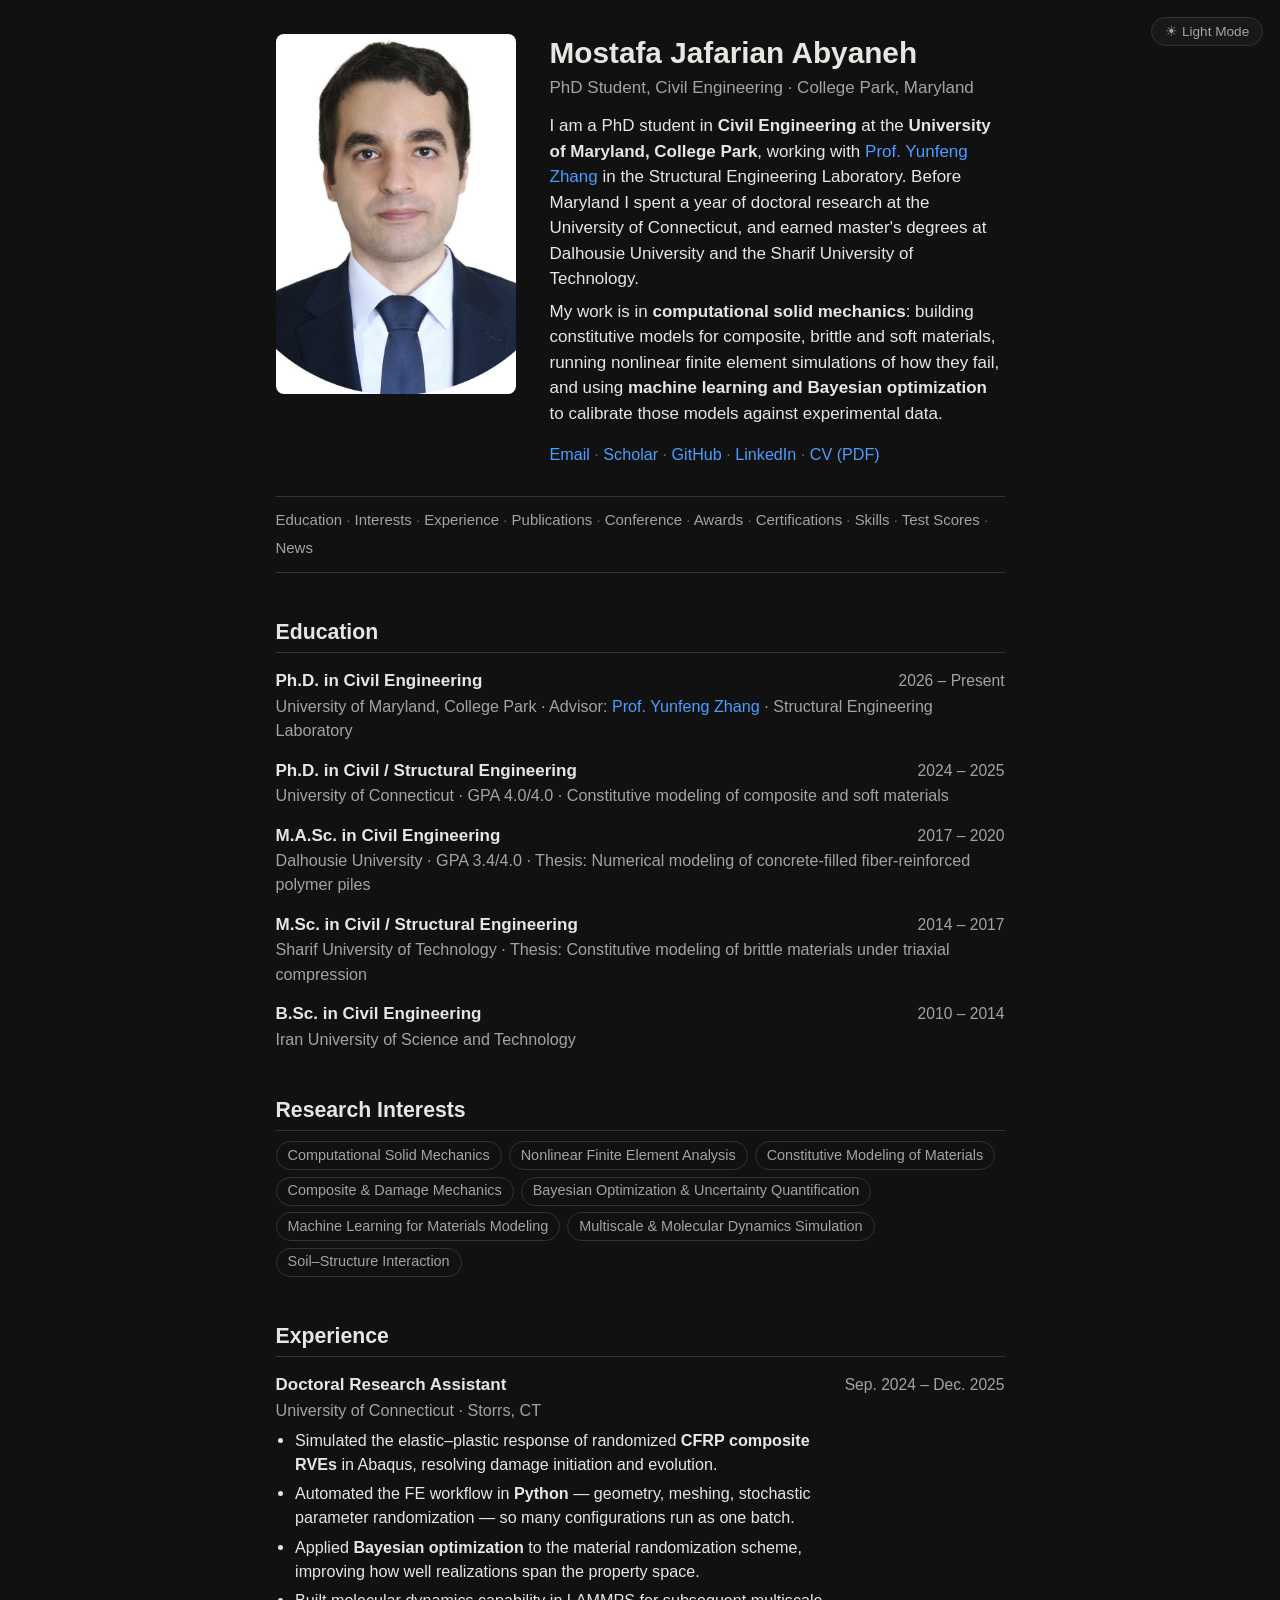
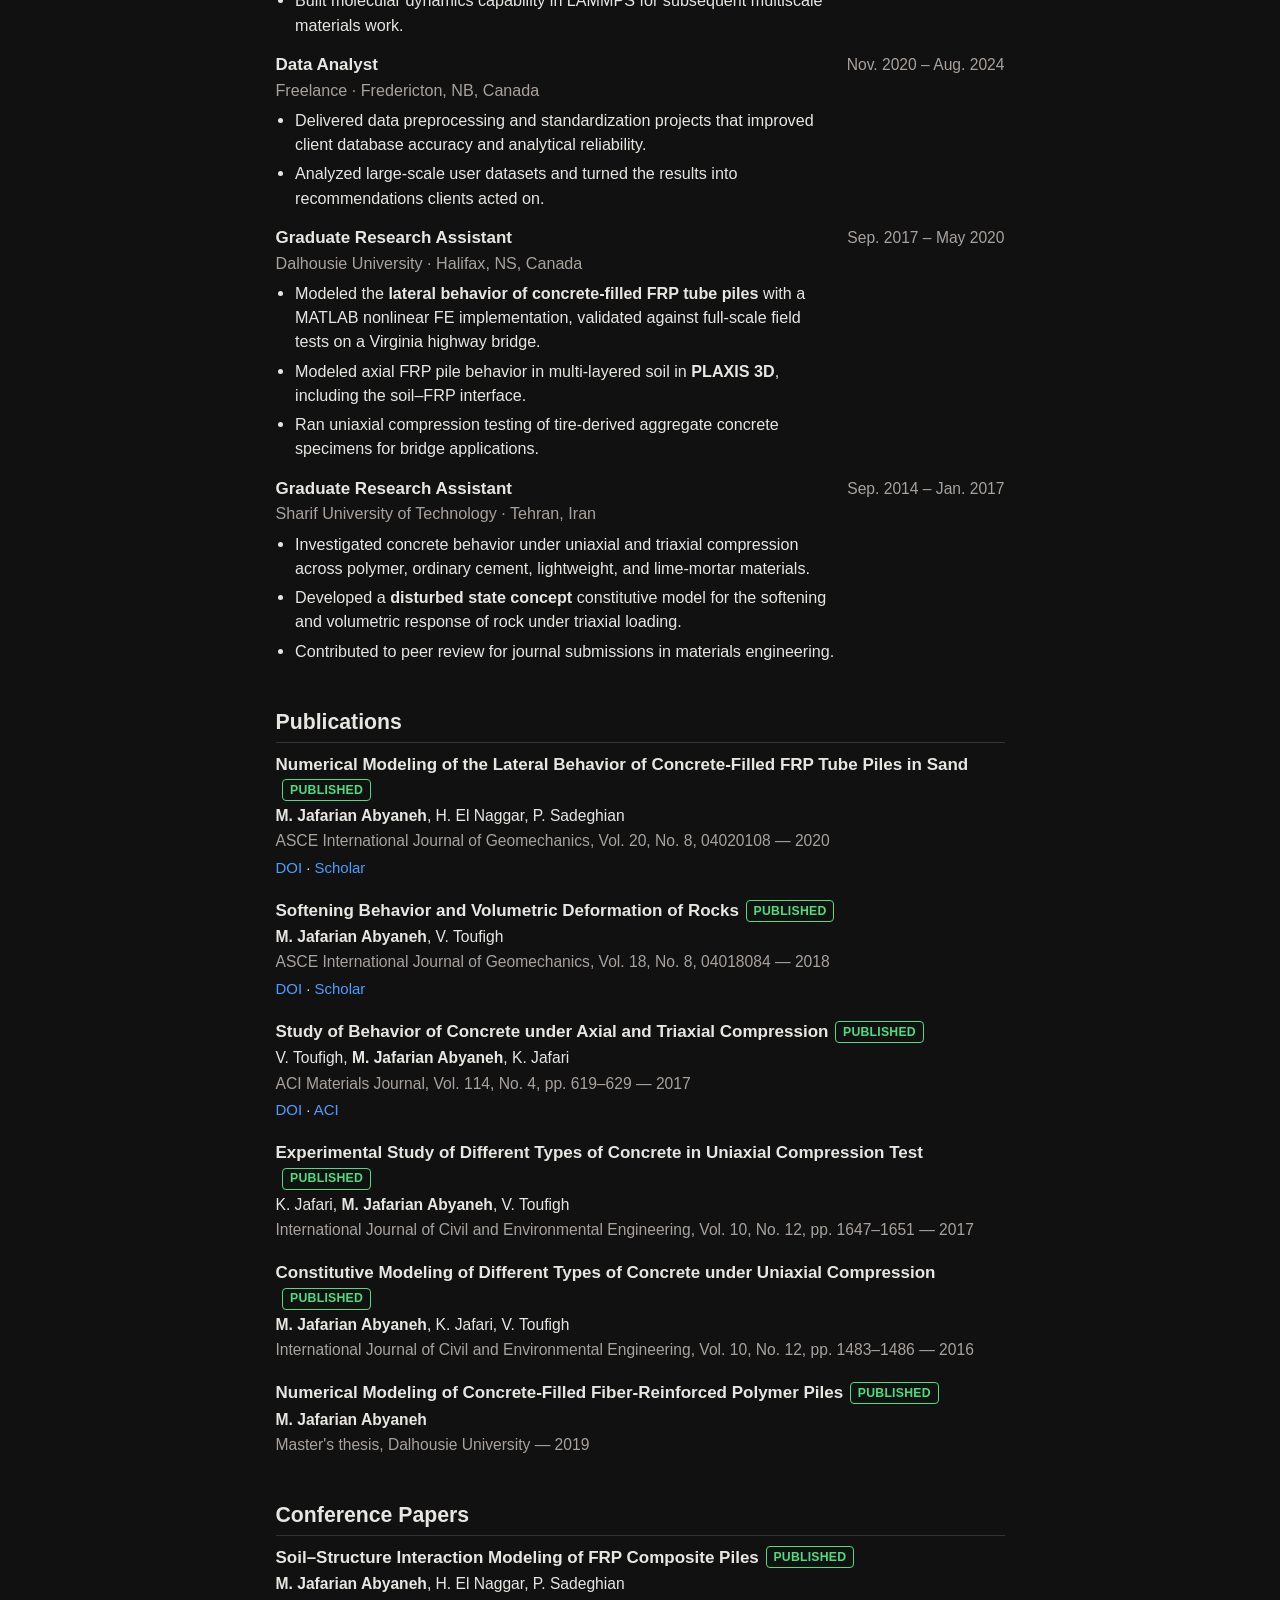
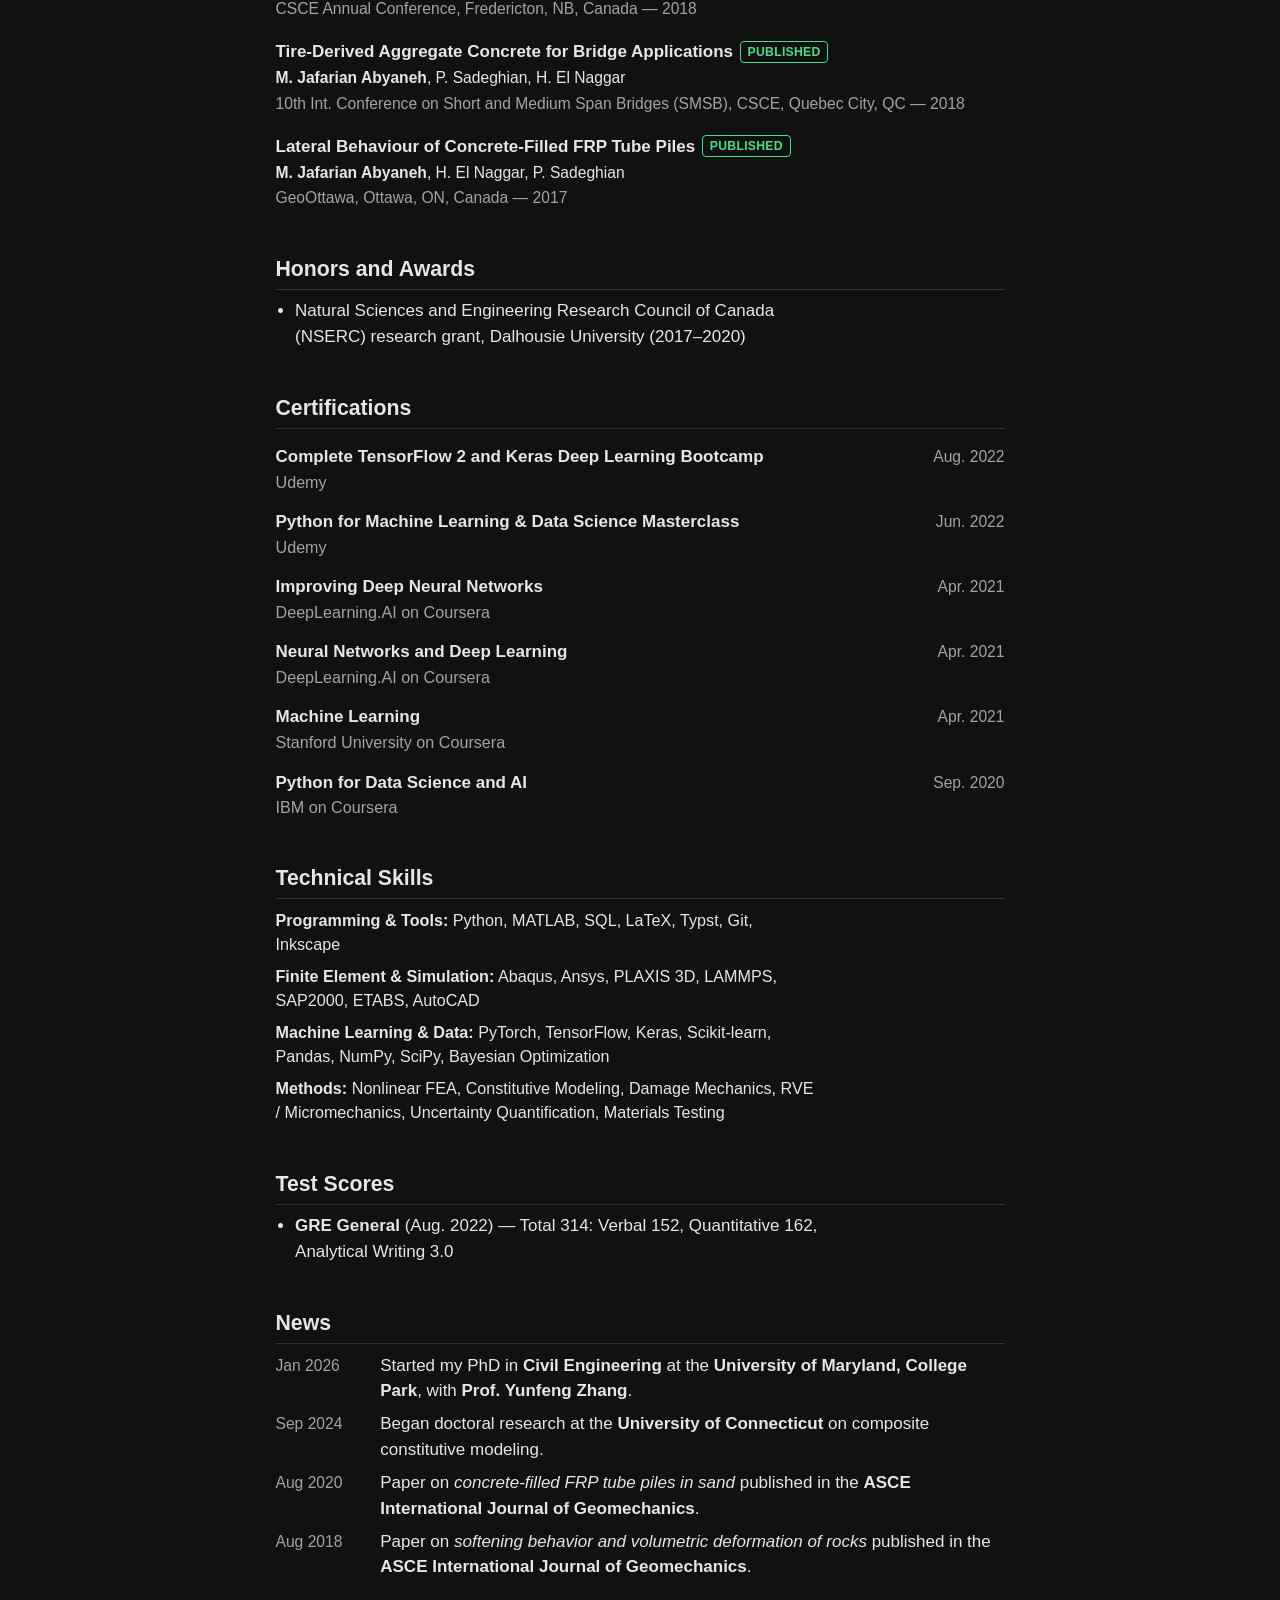
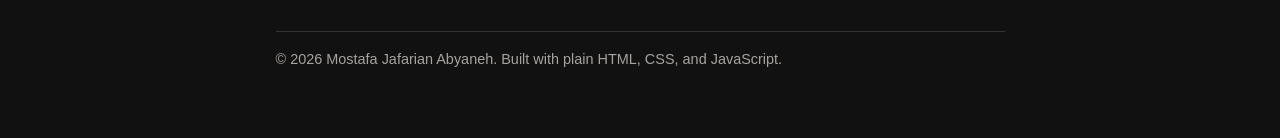
==== commit 875be337: "One page, and the page is the CV" ====
--- a/cv/index.html
+++ b/cv/index.html
@@ -2,291 +2,12 @@
 <html lang="en">
   <head>
     <meta charset="UTF-8" />
-    <meta name="viewport" content="width=device-width, initial-scale=1.0" />
-
-    <title>CV — Mostafa Jafarian Abyaneh, University of Maryland</title>
-    <meta name="description" content="Full curriculum vitae of Mostafa Jafarian Abyaneh: education, research experience, publications, conference papers, certifications, awards and technical skills." />
-    <meta name="author" content="Mostafa Jafarian Abyaneh" />
-    <meta name="robots" content="index, follow, max-image-preview:large" />
-    <link rel="canonical" href="https://mostafa-aby.github.io/cv/" />
-    <meta name="google-site-verification" content="9kJ1f3rlbHIawG54Ox-4wJyTbSjuPdr8UbL9Itcdh6A" />
-
-
-    <meta property="og:type" content="website" />
-    <meta property="og:site_name" content="Mostafa Jafarian Abyaneh" />
-    <meta property="og:title" content="CV — Mostafa Jafarian Abyaneh, University of Maryland" />
-    <meta property="og:description" content="Full curriculum vitae of Mostafa Jafarian Abyaneh: education, research experience, publications, conference papers, certifications, awards and technical skills." />
-    <meta property="og:url" content="https://mostafa-aby.github.io/cv/" />
-    <meta property="og:image" content="https://mostafa-aby.github.io/assets/profile.jpg" />
-    <meta name="twitter:card" content="summary" />
-    <meta name="twitter:title" content="CV — Mostafa Jafarian Abyaneh, University of Maryland" />
-    <meta name="twitter:description" content="Full curriculum vitae of Mostafa Jafarian Abyaneh: education, research experience, publications, conference papers, certifications, awards and technical skills." />
-    <meta name="twitter:image" content="https://mostafa-aby.github.io/assets/profile.jpg" />
-
-    <link rel="icon" href="data:image/svg+xml,<svg xmlns='http://www.w3.org/2000/svg' viewBox='0 0 100 100'><text y='.9em' font-size='90'>🏗️</text></svg>" />
-    <link rel="stylesheet" href="../assets/style.css?v=eccea568" />
-
-    <script type="application/ld+json">
-{
-  "@context": "https://schema.org",
-  "@type": "Person",
-  "name": "Mostafa Jafarian Abyaneh",
-  "alternateName": [
-    "Mostafa Jafarian Abyaneh",
-    "M. Jafarian Abyaneh",
-    "Mostafa J. Abyaneh",
-    "M. J. Abyaneh",
-    "Mostafa Jafarian"
-  ],
-  "url": "https://mostafa-aby.github.io/",
-  "image": "https://mostafa-aby.github.io/assets/profile.jpg",
-  "jobTitle": "PhD Student, Civil Engineering",
-  "homeLocation": {
-    "@type": "Place",
-    "name": "College Park, Maryland"
-  },
-  "description": "I am a PhD student in Civil Engineering at the University of Maryland, College Park, working with Prof. Yunfeng Zhang in the Structural Engineering Laboratory. Before Maryland I spent a year of doctoral research at the University of Connecticut, and earned master's degrees at Dalhousie University and the Sharif University of Technology.",
-  "affiliation": {
-    "@type": "CollegeOrUniversity",
-    "name": "University of Maryland, College Park",
-    "url": "https://www.umd.edu/"
-  },
-  "alumniOf": [
-    {
-      "@type": "CollegeOrUniversity",
-      "name": "University of Connecticut"
-    },
-    {
-      "@type": "CollegeOrUniversity",
-      "name": "Dalhousie University"
-    },
-    {
-      "@type": "CollegeOrUniversity",
-      "name": "Sharif University of Technology"
-    },
-    {
-      "@type": "CollegeOrUniversity",
-      "name": "Iran University of Science and Technology"
-    }
-  ],
-  "knowsAbout": [
-    "Computational Solid Mechanics",
-    "Nonlinear Finite Element Analysis",
-    "Constitutive Modeling of Materials",
-    "Composite & Damage Mechanics",
-    "Bayesian Optimization & Uncertainty Quantification",
-    "Machine Learning for Materials Modeling",
-    "Multiscale & Molecular Dynamics Simulation",
-    "Soil–Structure Interaction"
-  ],
-  "sameAs": [
-    "https://scholar.google.com/citations?user=bxRWCD4AAAAJ&hl=en",
-    "https://github.com/mostafa-aby",
-    "https://linkedin.com/in/mostafa-aby"
-  ]
-}
-    </script>
-
-    <script>
-      // Apply the saved theme before first paint, so the page never flashes.
-      (function () {
-        try {
-          var t = localStorage.getItem("theme");
-          if (t === "light" || t === "dark")
-            document.documentElement.setAttribute("data-theme", t);
-        } catch (e) {}
-      })();
-    </script>
+    <title>CV - Mostafa Jafarian Abyaneh</title>
+    <link rel="canonical" href="https://mostafa-aby.github.io/" />
+    <meta name="robots" content="noindex, follow" />
+    <meta http-equiv="refresh" content="0; url=https://mostafa-aby.github.io/" />
   </head>
-
   <body>
-    <button id="theme-toggle" type="button">
-      <span class="when-dark">&#9728;&#65038; Light Mode</span>
-      <span class="when-light">&#9789; Dark Mode</span>
-    </button>
-    <main class="container">
-
-    <header class="cvhead">
-      <p class="paper-back"><a href="../">&larr; Mostafa Jafarian Abyaneh</a></p>
-      <h1>Curriculum Vitae</h1>
-      <p class="muted">PhD Student, Civil Engineering &middot; College Park, Maryland</p>
-      <p class="cta"><a href="../assets/cv.pdf">&darr; Download this CV as a PDF</a></p>
-    </header>
-<nav class="sectionnav" aria-label="Sections"><a href="#education">Education</a><span class="sep"> &middot; </span><a href="#interests">Interests</a><span class="sep"> &middot; </span><a href="#experience">Experience</a><span class="sep"> &middot; </span><a href="#publications">Publications</a><span class="sep"> &middot; </span><a href="#conference">Conference</a><span class="sep"> &middot; </span><a href="#awards">Awards</a><span class="sep"> &middot; </span><a href="#certifications">Certifications</a><span class="sep"> &middot; </span><a href="#skills">Skills</a><span class="sep"> &middot; </span><a href="#test-scores">Test Scores</a></nav>
-<section id="education"><h2>Education</h2>
-      <div class="entry">
-        <div class="entry-head">
-          <span class="entry-role">Ph.D. in Civil Engineering</span>
-          <span class="entry-when">2026 – Present</span>
-        </div>
-        <div class="entry-org">University of Maryland, College Park &middot; Advisor: <a href="https://cee.umd.edu/clark/faculty/303/Yunfeng-Zhang" target="_blank" rel="noopener">Prof. Yunfeng Zhang</a> · Structural Engineering Laboratory</div>
-      </div>
-      <div class="entry">
-        <div class="entry-head">
-          <span class="entry-role">Ph.D. in Civil / Structural Engineering</span>
-          <span class="entry-when">2024 – 2025</span>
-        </div>
-        <div class="entry-org">University of Connecticut &middot; GPA 4.0/4.0 · Constitutive modeling of composite and soft materials</div>
-      </div>
-      <div class="entry">
-        <div class="entry-head">
-          <span class="entry-role">M.A.Sc. in Civil Engineering</span>
-          <span class="entry-when">2017 – 2020</span>
-        </div>
-        <div class="entry-org">Dalhousie University &middot; GPA 3.4/4.0 · Thesis: Numerical modeling of concrete-filled fiber-reinforced polymer piles</div>
-      </div>
-      <div class="entry">
-        <div class="entry-head">
-          <span class="entry-role">M.Sc. in Civil / Structural Engineering</span>
-          <span class="entry-when">2014 – 2017</span>
-        </div>
-        <div class="entry-org">Sharif University of Technology &middot; Thesis: Constitutive modeling of brittle materials under triaxial compression</div>
-      </div>
-      <div class="entry">
-        <div class="entry-head">
-          <span class="entry-role">B.Sc. in Civil Engineering</span>
-          <span class="entry-when">2010 – 2014</span>
-        </div>
-        <div class="entry-org">Iran University of Science and Technology</div>
-      </div></section>
-<section id="interests"><h2>Research Interests</h2><div class="tags"><span class="tag">Computational Solid Mechanics</span><span class="tag">Nonlinear Finite Element Analysis</span><span class="tag">Constitutive Modeling of Materials</span><span class="tag">Composite &amp; Damage Mechanics</span><span class="tag">Bayesian Optimization &amp; Uncertainty Quantification</span><span class="tag">Machine Learning for Materials Modeling</span><span class="tag">Multiscale &amp; Molecular Dynamics Simulation</span><span class="tag">Soil&ndash;Structure Interaction</span></div></section>
-<section id="experience"><h2>Experience</h2>
-      <div class="entry">
-        <div class="entry-head">
-          <span class="entry-role">Doctoral Research Assistant</span>
-          <span class="entry-when">Sep. 2024 – Dec. 2025</span>
-        </div>
-        <div class="entry-org">University of Connecticut &middot; Storrs, CT</div>
-        <ul><li>Simulated the elastic–plastic response of randomized <strong>CFRP composite RVEs</strong> in Abaqus, resolving damage initiation and evolution.</li><li>Automated the FE workflow in <strong>Python</strong> — geometry, meshing, stochastic parameter randomization — so many configurations run as one batch.</li><li>Applied <strong>Bayesian optimization</strong> to the material randomization scheme, improving how well realizations span the property space.</li><li>Built molecular dynamics capability in LAMMPS for subsequent multiscale materials work.</li></ul>
-      </div>
-      <div class="entry">
-        <div class="entry-head">
-          <span class="entry-role">Data Analyst</span>
-          <span class="entry-when">Nov. 2020 – Aug. 2024</span>
-        </div>
-        <div class="entry-org">Freelance &middot; Fredericton, NB, Canada</div>
-        <ul><li>Delivered data preprocessing and standardization projects that improved client database accuracy and analytical reliability.</li><li>Analyzed large-scale user datasets and turned the results into recommendations clients acted on.</li></ul>
-      </div>
-      <div class="entry">
-        <div class="entry-head">
-          <span class="entry-role">Graduate Research Assistant</span>
-          <span class="entry-when">Sep. 2017 – May 2020</span>
-        </div>
-        <div class="entry-org">Dalhousie University &middot; Halifax, NS, Canada</div>
-        <ul><li>Modeled the <strong>lateral behavior of concrete-filled FRP tube piles</strong> with a MATLAB nonlinear FE implementation, validated against full-scale field tests on a Virginia highway bridge.</li><li>Modeled axial FRP pile behavior in multi-layered soil in <strong>PLAXIS 3D</strong>, including the soil–FRP interface.</li><li>Ran uniaxial compression testing of tire-derived aggregate concrete specimens for bridge applications.</li></ul>
-      </div>
-      <div class="entry">
-        <div class="entry-head">
-          <span class="entry-role">Graduate Research Assistant</span>
-          <span class="entry-when">Sep. 2014 – Jan. 2017</span>
-        </div>
-        <div class="entry-org">Sharif University of Technology &middot; Tehran, Iran</div>
-        <ul><li>Investigated concrete behavior under uniaxial and triaxial compression across polymer, ordinary cement, lightweight, and lime-mortar materials.</li><li>Developed a <strong>disturbed state concept</strong> constitutive model for the softening and volumetric response of rock under triaxial loading.</li><li>Contributed to peer review for journal submissions in materials engineering.</li></ul>
-      </div></section>
-<section id="publications"><h2>Publications</h2><ul class="pubs">
-        <li>
-          <div class="pub-title"><a href="https://doi.org/10.1061/(ASCE)GM.1943-5622.0001725" target="_blank" rel="noopener noreferrer">Numerical Modeling of the Lateral Behavior of Concrete-Filled FRP Tube Piles in Sand</a><span class="badge badge-published">Published</span></div>
-          <div class="pub-authors"><strong>M. Jafarian Abyaneh</strong>, H. El Naggar, P. Sadeghian</div>
-          <div class="pub-venue">ASCE International Journal of Geomechanics, Vol. 20, No. 8, 04020108 — 2020</div>
-          <div class="pub-links"><a href="https://doi.org/10.1061/(ASCE)GM.1943-5622.0001725" target="_blank" rel="noopener noreferrer">DOI</a><span class="sep"> &middot; </span><a href="https://scholar.google.com/citations?user=bxRWCD4AAAAJ&hl=en" target="_blank" rel="noopener noreferrer">Scholar</a></div>
-        </li>
-        <li>
-          <div class="pub-title"><a href="https://doi.org/10.1061/(ASCE)GM.1943-5622.0001200" target="_blank" rel="noopener noreferrer">Softening Behavior and Volumetric Deformation of Rocks</a><span class="badge badge-published">Published</span></div>
-          <div class="pub-authors"><strong>M. Jafarian Abyaneh</strong>, V. Toufigh</div>
-          <div class="pub-venue">ASCE International Journal of Geomechanics, Vol. 18, No. 8, 04018084 — 2018</div>
-          <div class="pub-links"><a href="https://doi.org/10.1061/(ASCE)GM.1943-5622.0001200" target="_blank" rel="noopener noreferrer">DOI</a><span class="sep"> &middot; </span><a href="https://scholar.google.com/citations?user=bxRWCD4AAAAJ&hl=en" target="_blank" rel="noopener noreferrer">Scholar</a></div>
-        </li>
-        <li>
-          <div class="pub-title"><a href="https://doi.org/10.14359/51689716" target="_blank" rel="noopener noreferrer">Study of Behavior of Concrete under Axial and Triaxial Compression</a><span class="badge badge-published">Published</span></div>
-          <div class="pub-authors">V. Toufigh, <strong>M. Jafarian Abyaneh</strong>, K. Jafari</div>
-          <div class="pub-venue">ACI Materials Journal, Vol. 114, No. 4, pp. 619–629 — 2017</div>
-          <div class="pub-links"><a href="https://doi.org/10.14359/51689716" target="_blank" rel="noopener noreferrer">DOI</a><span class="sep"> &middot; </span><a href="https://www.concrete.org/publications/internationalconcreteabstractsportal.aspx?m=details&i=51689716" target="_blank" rel="noopener noreferrer">ACI</a></div>
-        </li>
-        <li>
-          <div class="pub-title">Experimental Study of Different Types of Concrete in Uniaxial Compression Test<span class="badge badge-published">Published</span></div>
-          <div class="pub-authors">K. Jafari, <strong>M. Jafarian Abyaneh</strong>, V. Toufigh</div>
-          <div class="pub-venue">International Journal of Civil and Environmental Engineering, Vol. 10, No. 12, pp. 1647–1651 — 2017</div>
-          
-        </li>
-        <li>
-          <div class="pub-title">Constitutive Modeling of Different Types of Concrete under Uniaxial Compression<span class="badge badge-published">Published</span></div>
-          <div class="pub-authors"><strong>M. Jafarian Abyaneh</strong>, K. Jafari, V. Toufigh</div>
-          <div class="pub-venue">International Journal of Civil and Environmental Engineering, Vol. 10, No. 12, pp. 1483–1486 — 2016</div>
-          
-        </li>
-        <li>
-          <div class="pub-title">Numerical Modeling of Concrete-Filled Fiber-Reinforced Polymer Piles<span class="badge badge-published">Published</span></div>
-          <div class="pub-authors"><strong>M. Jafarian Abyaneh</strong></div>
-          <div class="pub-venue">Master's thesis, Dalhousie University — 2019</div>
-          
-        </li></ul></section>
-<section id="conference"><h2>Conference Papers</h2><ul class="pubs">
-        <li>
-          <div class="pub-title">Soil–Structure Interaction Modeling of FRP Composite Piles<span class="badge badge-published">Published</span></div>
-          <div class="pub-authors"><strong>M. Jafarian Abyaneh</strong>, H. El Naggar, P. Sadeghian</div>
-          <div class="pub-venue">CSCE Annual Conference, Fredericton, NB, Canada — 2018</div>
-          
-        </li>
-        <li>
-          <div class="pub-title">Tire-Derived Aggregate Concrete for Bridge Applications<span class="badge badge-published">Published</span></div>
-          <div class="pub-authors"><strong>M. Jafarian Abyaneh</strong>, P. Sadeghian, H. El Naggar</div>
-          <div class="pub-venue">10th Int. Conference on Short and Medium Span Bridges (SMSB), CSCE, Quebec City, QC — 2018</div>
-          
-        </li>
-        <li>
-          <div class="pub-title">Lateral Behaviour of Concrete-Filled FRP Tube Piles<span class="badge badge-published">Published</span></div>
-          <div class="pub-authors"><strong>M. Jafarian Abyaneh</strong>, H. El Naggar, P. Sadeghian</div>
-          <div class="pub-venue">GeoOttawa, Ottawa, ON, Canada — 2017</div>
-          
-        </li></ul></section>
-<section id="awards"><h2>Honors and Awards</h2><ul><li>Natural Sciences and Engineering Research Council of Canada (NSERC) research grant, Dalhousie University (2017–2020)</li></ul></section>
-<section id="certifications"><h2>Certifications</h2>
-      <div class="entry">
-        <div class="entry-head">
-          <span class="entry-role">Complete TensorFlow 2 and Keras Deep Learning Bootcamp</span>
-          <span class="entry-when">Aug. 2022</span>
-        </div>
-        <div class="entry-org">Udemy</div>
-      </div>
-      <div class="entry">
-        <div class="entry-head">
-          <span class="entry-role">Python for Machine Learning &amp; Data Science Masterclass</span>
-          <span class="entry-when">Jun. 2022</span>
-        </div>
-        <div class="entry-org">Udemy</div>
-      </div>
-      <div class="entry">
-        <div class="entry-head">
-          <span class="entry-role">Improving Deep Neural Networks</span>
-          <span class="entry-when">Apr. 2021</span>
-        </div>
-        <div class="entry-org">DeepLearning.AI on Coursera</div>
-      </div>
-      <div class="entry">
-        <div class="entry-head">
-          <span class="entry-role">Neural Networks and Deep Learning</span>
-          <span class="entry-when">Apr. 2021</span>
-        </div>
-        <div class="entry-org">DeepLearning.AI on Coursera</div>
-      </div>
-      <div class="entry">
-        <div class="entry-head">
-          <span class="entry-role">Machine Learning</span>
-          <span class="entry-when">Apr. 2021</span>
-        </div>
-        <div class="entry-org">Stanford University on Coursera</div>
-      </div>
-      <div class="entry">
-        <div class="entry-head">
-          <span class="entry-role">Python for Data Science and AI</span>
-          <span class="entry-when">Sep. 2020</span>
-        </div>
-        <div class="entry-org">IBM on Coursera</div>
-      </div></section>
-<section id="skills"><h2>Technical Skills</h2><div class="skill-row"><span class="skill-group">Programming &amp; Tools:</span> Python, MATLAB, SQL, LaTeX, Typst, Git, Inkscape</div><div class="skill-row"><span class="skill-group">Finite Element &amp; Simulation:</span> Abaqus, Ansys, PLAXIS 3D, LAMMPS, SAP2000, ETABS, AutoCAD</div><div class="skill-row"><span class="skill-group">Machine Learning &amp; Data:</span> PyTorch, TensorFlow, Keras, Scikit-learn, Pandas, NumPy, SciPy, Bayesian Optimization</div><div class="skill-row"><span class="skill-group">Methods:</span> Nonlinear FEA, Constitutive Modeling, Damage Mechanics, RVE / Micromechanics, Uncertainty Quantification, Materials Testing</div></section>
-<section id="test-scores"><h2>Test Scores</h2><ul><li><strong>GRE General</strong> (Aug. 2022) — Total 314: Verbal 152, Quantitative 162, Analytical Writing 3.0</li></ul></section>
-<footer>&copy; 2026 Mostafa Jafarian Abyaneh. Built with plain HTML, CSS, and JavaScript.</footer>
-    </main>
-    <script src="../assets/site.js?v=24590b5b"></script>
+    <p>The CV now lives on the <a href="https://mostafa-aby.github.io/">home page</a>.</p>
   </body>
 </html>
